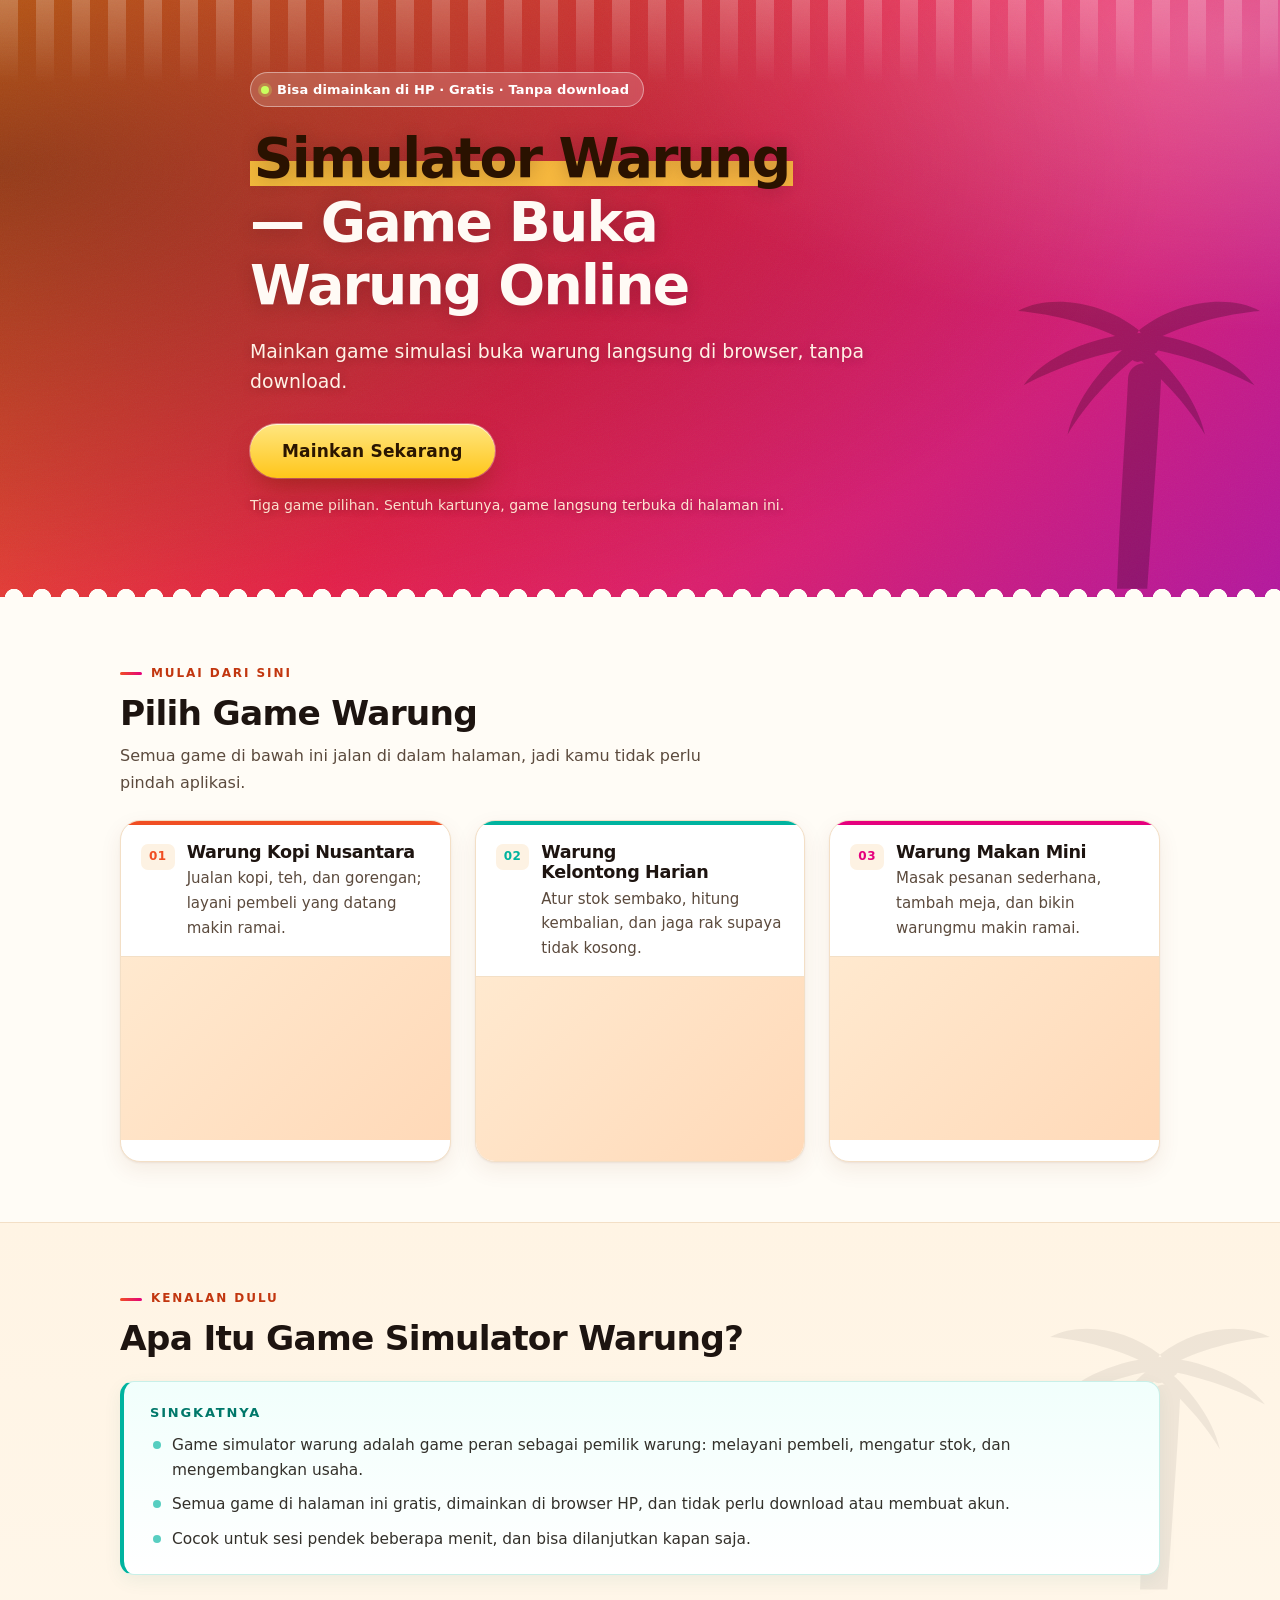
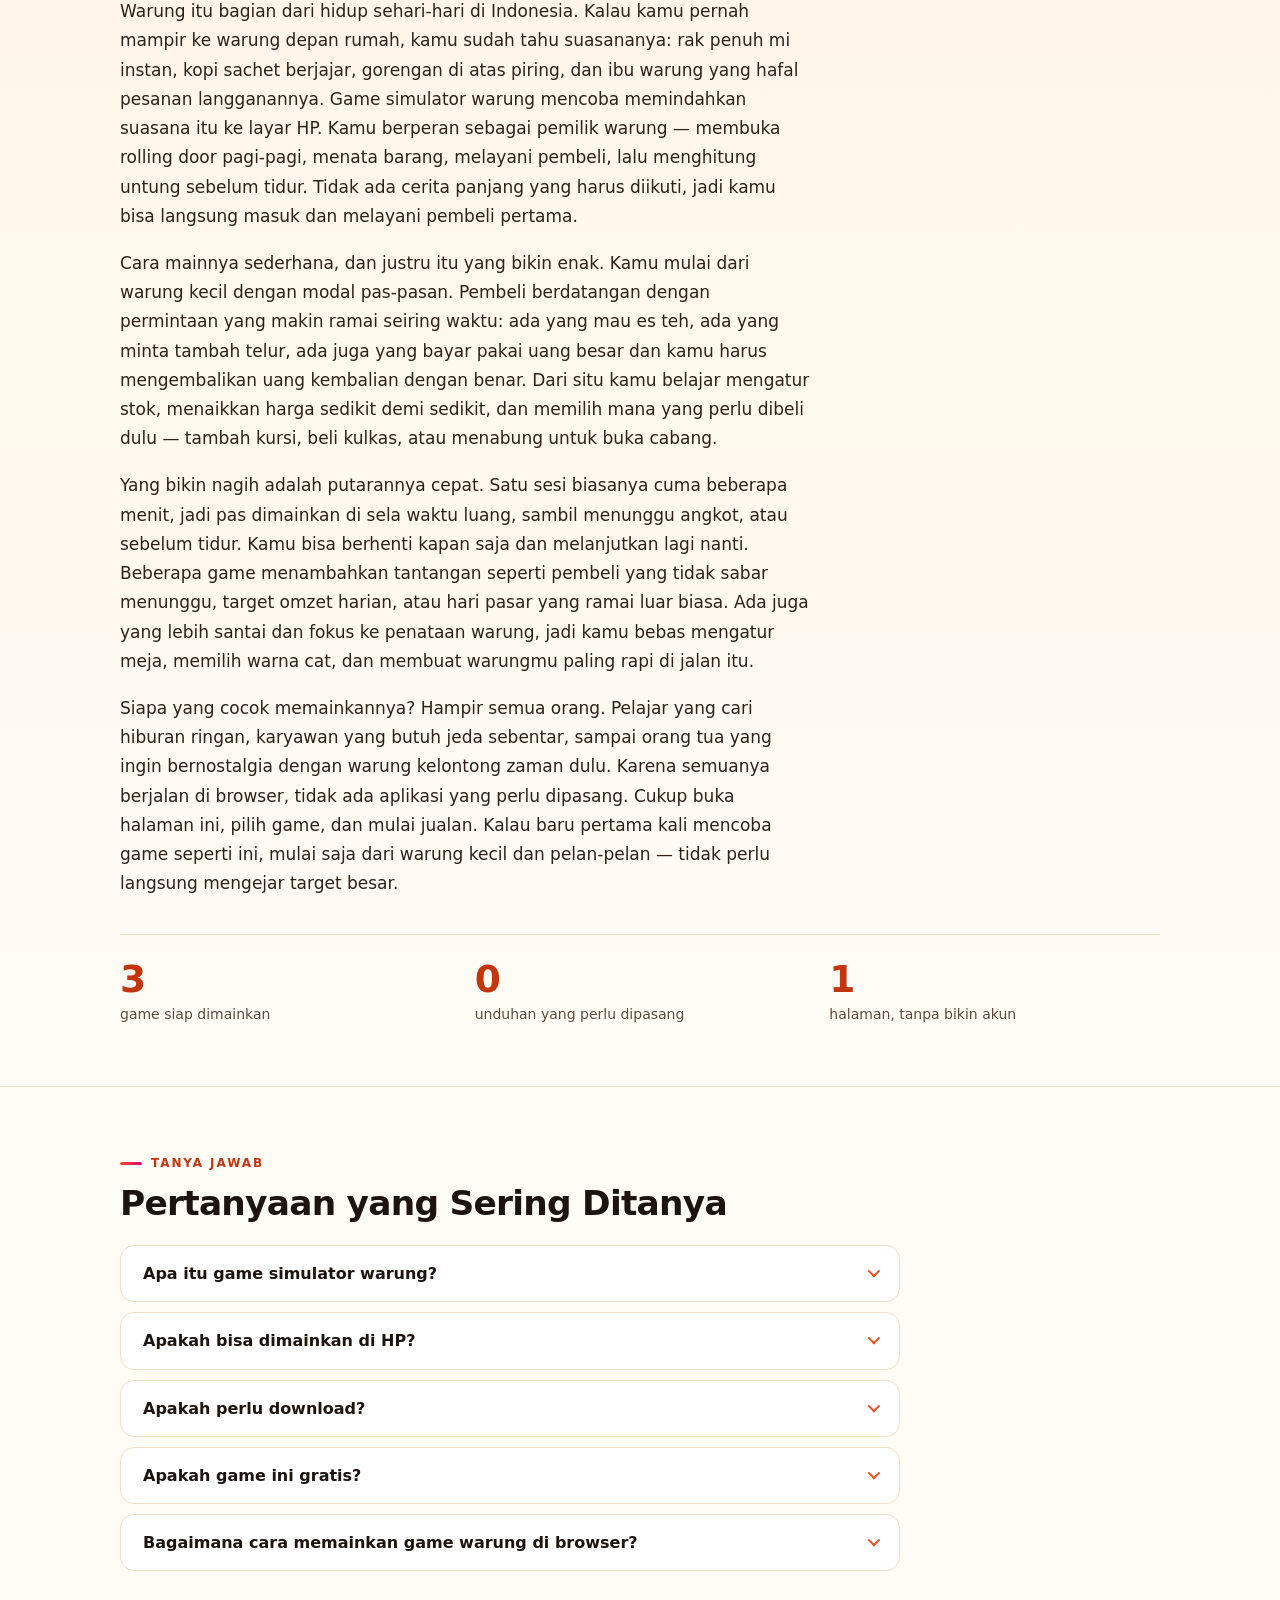
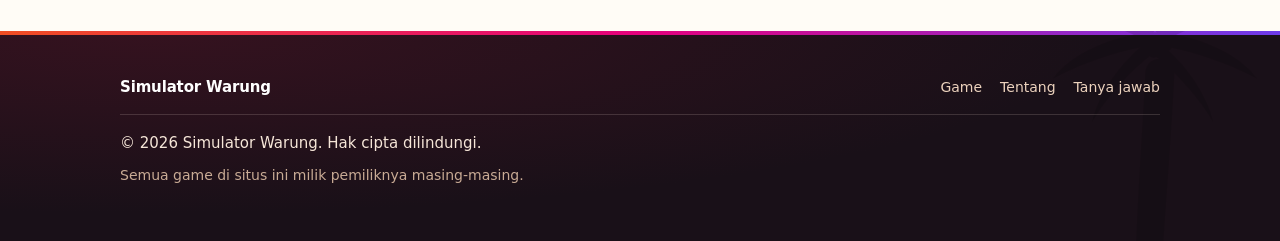
==== index.html @ e58b7625 "init site" ====
<!DOCTYPE html>
<html lang="id">
<head>
<meta charset="utf-8">
<meta name="viewport" content="width=device-width, initial-scale=1">
<title>Simulator Warung - Mainkan Game Buka Warung Online Gratis</title>
<meta name="description" content="Kumpulan warung simulator dan game warung online gratis. Mainkan langsung di browser HP, tanpa download. Pilih game dan mulai jualan.">
<meta name="robots" content="index, follow, max-image-preview:large">
<meta name="theme-color" content="#f04e23">
<link rel="canonical" href="https://warungsimulator.com/">

<!-- ▼ GANTI: domain — 把下面所有 warungsimulator.com 换成你的真实域名（含本文件 canonical / og / JSON-LD） -->
<meta property="og:type" content="website">
<meta property="og:site_name" content="Simulator Warung">
<meta property="og:locale" content="id_ID">
<meta property="og:title" content="Simulator Warung - Mainkan Game Buka Warung Online Gratis">
<meta property="og:description" content="Kumpulan warung simulator dan game warung online gratis. Mainkan langsung di browser HP, tanpa download.">
<meta property="og:url" content="https://warungsimulator.com/">
<meta property="og:image" content="https://warungsimulator.com/og-image.png">
<meta property="og:image:width" content="1200">
<meta property="og:image:height" content="630">
<meta property="og:image:alt" content="Ilustrasi warung kecil dengan tulisan Simulator Warung">
<meta name="twitter:card" content="summary_large_image">
<meta name="twitter:title" content="Simulator Warung - Mainkan Game Buka Warung Online Gratis">
<meta name="twitter:description" content="Kumpulan warung simulator dan game warung online gratis. Mainkan langsung di browser HP, tanpa download.">
<meta name="twitter:image" content="https://warungsimulator.com/og-image.png">

<link rel="icon" href="data:image/svg+xml,%3Csvg xmlns='http://www.w3.org/2000/svg' viewBox='0 0 32 32'%3E%3Crect width='32' height='32' rx='8' fill='%23b93211'/%3E%3Cpath d='M8 13h16l-2 11H10L8 13Z' fill='%23fff6ec'/%3E%3Cpath d='M6 13h20' stroke='%23fff6ec' stroke-width='2.5' stroke-linecap='round'/%3E%3C/svg%3E">
<link rel="stylesheet" href="style.css">

<script type="application/ld+json">
{
  "@context": "https://schema.org",
  "@graph": [
    {
      "@type": "WebSite",
      "@id": "https://warungsimulator.com/#website",
      "url": "https://warungsimulator.com/",
      "name": "Simulator Warung",
      "inLanguage": "id",
      "description": "Kumpulan game simulasi buka warung yang bisa dimainkan langsung di browser HP, gratis dan tanpa download."
    },
    {
      "@type": "WebPage",
      "@id": "https://warungsimulator.com/#halaman",
      "url": "https://warungsimulator.com/",
      "name": "Simulator Warung - Mainkan Game Buka Warung Online Gratis",
      "inLanguage": "id",
      "isPartOf": { "@id": "https://warungsimulator.com/#website" },
      "datePublished": "2026-11-15",
      "dateModified": "2026-11-15",
      "about": {
        "@type": "Thing",
        "name": "Game simulasi warung"
      },
      "publisher": {
        "@type": "Organization",
        "name": "Simulator Warung",
        "url": "https://warungsimulator.com/"
      }
    },
    {
      "@type": "ItemList",
      "@id": "https://warungsimulator.com/#daftar-game",
      "name": "Pilih Game Warung",
      "itemListOrder": "https://schema.org/ItemListOrderAscending",
      "numberOfItems": 3,
      "itemListElement": [
        {
          "@type": "ListItem",
          "position": 1,
          "item": {
            "@type": "VideoGame",
            "name": "Warung Kopi Nusantara",
            "description": "Jualan kopi, teh, dan gorengan; layani pembeli yang datang makin ramai.",
            "inLanguage": "id",
            "applicationCategory": "Game",
            "operatingSystem": "Browser"
          }
        },
        {
          "@type": "ListItem",
          "position": 2,
          "item": {
            "@type": "VideoGame",
            "name": "Warung Kelontong Harian",
            "description": "Atur stok sembako, hitung kembalian, dan jaga rak supaya tidak kosong.",
            "inLanguage": "id",
            "applicationCategory": "Game",
            "operatingSystem": "Browser"
          }
        },
        {
          "@type": "ListItem",
          "position": 3,
          "item": {
            "@type": "VideoGame",
            "name": "Warung Makan Mini",
            "description": "Masak pesanan sederhana, tambah meja, dan bikin warungmu makin ramai.",
            "inLanguage": "id",
            "applicationCategory": "Game",
            "operatingSystem": "Browser"
          }
        }
      ]
    },
    {
      "@type": "FAQPage",
      "@id": "https://warungsimulator.com/#faq",
      "inLanguage": "id",
      "mainEntity": [
        {
          "@type": "Question",
          "name": "Apa itu game simulator warung?",
          "acceptedAnswer": {
            "@type": "Answer",
            "text": "Game simulator warung adalah game di mana kamu berperan sebagai pemilik warung. Tugasnya melayani pembeli, mengatur stok barang, dan mengembangkan usaha dari warung kecil sampai jadi besar. Semuanya dilakukan lewat layar, tanpa perlu pengalaman jualan sebelumnya."
          }
        },
        {
          "@type": "Question",
          "name": "Apakah bisa dimainkan di HP?",
          "acceptedAnswer": {
            "@type": "Answer",
            "text": "Bisa. Semua game di halaman ini dibuat untuk layar sentuh dan tampil rapi di ukuran layar HP biasa. Kalau ingin tampilan lebih lega, putar HP ke posisi mendatar, tapi posisi tegak juga tetap jalan."
          }
        },
        {
          "@type": "Question",
          "name": "Apakah perlu download?",
          "acceptedAnswer": {
            "@type": "Answer",
            "text": "Tidak perlu. Game langsung terbuka di browser begitu kamu membuka halaman ini. Jadi tidak ada file yang harus dipasang dan tidak memakan ruang penyimpanan HP."
          }
        },
        {
          "@type": "Question",
          "name": "Apakah game ini gratis?",
          "acceptedAnswer": {
            "@type": "Answer",
            "text": "Gratis, dan kamu tidak perlu membuat akun untuk mulai main. Sebagian game mungkin menampilkan iklan dari pengembangnya sendiri, tapi itu di luar kendali kami dan tidak menghilangkan fitur permainannya."
          }
        },
        {
          "@type": "Question",
          "name": "Bagaimana cara memainkan game warung di browser?",
          "acceptedAnswer": {
            "@type": "Answer",
            "text": "Pilih salah satu kartu game di bagian atas, lalu tunggu beberapa detik sampai gambarnya muncul. Setelah itu sentuh layar untuk melayani pembeli atau memilih menu. Kalau terasa lambat, tutup tab lain atau pindah ke jaringan yang lebih stabil."
          }
        }
      ]
    }
  ]
}
</script>
</head>

<body>
<svg class="deco-defs" aria-hidden="true" focusable="false" width="0" height="0">
  <symbol id="palm" viewBox="0 0 240 280">
    <path d="M104 274c2-58 6-110 8-152 0-7 5-12 12-12s12 5 12 12c-2 42-6 94-10 152z"/>
    <path d="M120 86c28-22 66-26 88-14-24 2-58 10-82 24z"/>
    <path d="M120 88c32 2 68 16 84 38-26-14-58-24-84-28z"/>
    <path d="M118 92c24 18 44 44 50 70-14-24-36-46-52-58z"/>
    <path d="M118 92c-24 18-44 44-50 70 14-24 36-46 52-58z"/>
    <path d="M120 88c-32 2-68 16-84 38 26-14 58-24 84-28z"/>
    <path d="M120 86c-28-22-66-26-88-14 24 2 58 10 82 24z"/>
    <circle cx="110" cy="93" r="8"/>
    <circle cx="128" cy="97" r="7"/>
    <circle cx="119" cy="103" r="6"/>
  </symbol>
</svg>

<a class="skip" href="#game">Langsung ke daftar game</a>

<header class="hero">
  <div class="hero__glow" aria-hidden="true"></div>
  <svg class="deco deco--hero" aria-hidden="true" focusable="false" viewBox="0 0 240 280">
    <use href="#palm"></use>
  </svg>
  <div class="wrap hero__inner">
    <p class="hero__badge"><span class="hero__dot" aria-hidden="true"></span>Bisa dimainkan di HP · Gratis · Tanpa download</p>
    <h1 class="hero__title"><span class="hero__mark">Simulator Warung</span> — Game Buka Warung Online</h1>
    <p class="hero__sub">Mainkan game simulasi buka warung langsung di browser, tanpa download.</p>
    <p class="hero__cta">
      <a class="btn" href="#game">Mainkan Sekarang</a>
    </p>
    <p class="hero__note">Tiga game pilihan. Sentuh kartunya, game langsung terbuka di halaman ini.</p>
  </div>
  <div class="hero__awning" aria-hidden="true"></div>
</header>

<main>
  <section class="section" id="game" aria-labelledby="judul-game">
    <div class="wrap">
      <p class="kicker">Mulai dari sini</p>
      <h2 id="judul-game" class="section__title">Pilih Game Warung</h2>
      <p class="section__lead">Semua game di bawah ini jalan di dalam halaman, jadi kamu tidak perlu pindah aplikasi.</p>

      <ul class="game-grid">
        <li class="card card--kopi">
          <!-- ▼ GANTI: nama + satu kalimat penjelasan game 1 -->
          <div class="card__head">
            <span class="card__no" aria-hidden="true">01</span>
            <div class="card__text">
              <h3 class="card__name">Warung Kopi Nusantara</h3>
              <p class="card__desc">Jualan kopi, teh, dan gorengan; layani pembeli yang datang makin ramai.</p>
            </div>
          </div>
          <div class="frame">
            <!-- ▼ GANTI: src iframe game 1 — 换成 GameMonetize / GamePix 给的 embed 链接 -->
            <iframe
              src="https://contoh-game.example/embed/warung-kopi-nusantara"
              title="Game Warung Kopi Nusantara"
              loading="lazy"
              allowfullscreen
              referrerpolicy="no-referrer-when-downgrade"></iframe>
          </div>
        </li>

        <li class="card card--kelontong">
          <!-- ▼ GANTI: nama + satu kalimat penjelasan game 2 -->
          <div class="card__head">
            <span class="card__no" aria-hidden="true">02</span>
            <div class="card__text">
              <h3 class="card__name">Warung Kelontong Harian</h3>
              <p class="card__desc">Atur stok sembako, hitung kembalian, dan jaga rak supaya tidak kosong.</p>
            </div>
          </div>
          <div class="frame">
            <!-- ▼ GANTI: src iframe game 2 — 换成 GameMonetize / GamePix 给的 embed 链接 -->
            <iframe
              src="https://contoh-game.example/embed/warung-kelontong-harian"
              title="Game Warung Kelontong Harian"
              loading="lazy"
              allowfullscreen
              referrerpolicy="no-referrer-when-downgrade"></iframe>
          </div>
        </li>

        <li class="card card--makan">
          <!-- ▼ GANTI: nama + satu kalimat penjelasan game 3 -->
          <div class="card__head">
            <span class="card__no" aria-hidden="true">03</span>
            <div class="card__text">
              <h3 class="card__name">Warung Makan Mini</h3>
              <p class="card__desc">Masak pesanan sederhana, tambah meja, dan bikin warungmu makin ramai.</p>
            </div>
          </div>
          <div class="frame">
            <!-- ▼ GANTI: src iframe game 3 — 换成 GameMonetize / GamePix 给的 embed 链接 -->
            <iframe
              src="https://contoh-game.example/embed/warung-makan-mini"
              title="Game Warung Makan Mini"
              loading="lazy"
              allowfullscreen
              referrerpolicy="no-referrer-when-downgrade"></iframe>
          </div>
        </li>
      </ul>
    </div>
  </section>

  <section class="section section--alt" id="tentang" aria-labelledby="judul-tentang">
    <svg class="deco deco--about" aria-hidden="true" focusable="false" viewBox="0 0 240 280">
      <use href="#palm"></use>
    </svg>
    <div class="wrap">
      <p class="kicker">Kenalan dulu</p>
      <h2 id="judul-tentang" class="section__title">Apa Itu Game Simulator Warung?</h2>

      <aside class="summary" aria-labelledby="judul-ringkasan">
        <h3 id="judul-ringkasan" class="summary__title">Singkatnya</h3>
        <ul class="summary__list">
          <li>Game simulator warung adalah game peran sebagai pemilik warung: melayani pembeli, mengatur stok, dan mengembangkan usaha.</li>
          <li>Semua game di halaman ini gratis, dimainkan di browser HP, dan tidak perlu download atau membuat akun.</li>
          <li>Cocok untuk sesi pendek beberapa menit, dan bisa dilanjutkan kapan saja.</li>
        </ul>
      </aside>

      <div class="prose">
        <p>Warung itu bagian dari hidup sehari-hari di Indonesia. Kalau kamu pernah mampir ke warung depan rumah, kamu sudah tahu suasananya: rak penuh mi instan, kopi sachet berjajar, gorengan di atas piring, dan ibu warung yang hafal pesanan langganannya. Game simulator warung mencoba memindahkan suasana itu ke layar HP. Kamu berperan sebagai pemilik warung — membuka rolling door pagi-pagi, menata barang, melayani pembeli, lalu menghitung untung sebelum tidur. Tidak ada cerita panjang yang harus diikuti, jadi kamu bisa langsung masuk dan melayani pembeli pertama.</p>

        <p>Cara mainnya sederhana, dan justru itu yang bikin enak. Kamu mulai dari warung kecil dengan modal pas-pasan. Pembeli berdatangan dengan permintaan yang makin ramai seiring waktu: ada yang mau es teh, ada yang minta tambah telur, ada juga yang bayar pakai uang besar dan kamu harus mengembalikan uang kembalian dengan benar. Dari situ kamu belajar mengatur stok, menaikkan harga sedikit demi sedikit, dan memilih mana yang perlu dibeli dulu — tambah kursi, beli kulkas, atau menabung untuk buka cabang.</p>

        <p>Yang bikin nagih adalah putarannya cepat. Satu sesi biasanya cuma beberapa menit, jadi pas dimainkan di sela waktu luang, sambil menunggu angkot, atau sebelum tidur. Kamu bisa berhenti kapan saja dan melanjutkan lagi nanti. Beberapa game menambahkan tantangan seperti pembeli yang tidak sabar menunggu, target omzet harian, atau hari pasar yang ramai luar biasa. Ada juga yang lebih santai dan fokus ke penataan warung, jadi kamu bebas mengatur meja, memilih warna cat, dan membuat warungmu paling rapi di jalan itu.</p>

        <p>Siapa yang cocok memainkannya? Hampir semua orang. Pelajar yang cari hiburan ringan, karyawan yang butuh jeda sebentar, sampai orang tua yang ingin bernostalgia dengan warung kelontong zaman dulu. Karena semuanya berjalan di browser, tidak ada aplikasi yang perlu dipasang. Cukup buka halaman ini, pilih game, dan mulai jualan. Kalau baru pertama kali mencoba game seperti ini, mulai saja dari warung kecil dan pelan-pelan — tidak perlu langsung mengejar target besar.</p>
      </div>

      <ul class="stats" aria-label="Ringkasan isi situs">
        <li class="stat">
          <span class="stat__num">3</span>
          <span class="stat__label">game siap dimainkan</span>
        </li>
        <li class="stat">
          <span class="stat__num">0</span>
          <span class="stat__label">unduhan yang perlu dipasang</span>
        </li>
        <li class="stat">
          <span class="stat__num">1</span>
          <span class="stat__label">halaman, tanpa bikin akun</span>
        </li>
      </ul>
    </div>
  </section>

  <section class="section" id="faq" aria-labelledby="judul-faq">
    <div class="wrap">
      <p class="kicker">Tanya jawab</p>
      <h2 id="judul-faq" class="section__title">Pertanyaan yang Sering Ditanya</h2>

      <div class="faq">
        <details class="faq__item">
          <summary class="faq__q">Apa itu game simulator warung?</summary>
          <div class="faq__a">
            <p>Game simulator warung adalah game di mana kamu berperan sebagai pemilik warung. Tugasnya melayani pembeli, mengatur stok barang, dan mengembangkan usaha dari warung kecil sampai jadi besar. Semuanya dilakukan lewat layar, tanpa perlu pengalaman jualan sebelumnya.</p>
          </div>
        </details>

        <details class="faq__item">
          <summary class="faq__q">Apakah bisa dimainkan di HP?</summary>
          <div class="faq__a">
            <p>Bisa. Semua game di halaman ini dibuat untuk layar sentuh dan tampil rapi di ukuran layar HP biasa. Kalau ingin tampilan lebih lega, putar HP ke posisi mendatar, tapi posisi tegak juga tetap jalan.</p>
          </div>
        </details>

        <details class="faq__item">
          <summary class="faq__q">Apakah perlu download?</summary>
          <div class="faq__a">
            <p>Tidak perlu. Game langsung terbuka di browser begitu kamu membuka halaman ini. Jadi tidak ada file yang harus dipasang dan tidak memakan ruang penyimpanan HP.</p>
          </div>
        </details>

        <details class="faq__item">
          <summary class="faq__q">Apakah game ini gratis?</summary>
          <div class="faq__a">
            <p>Gratis, dan kamu tidak perlu membuat akun untuk mulai main. Sebagian game mungkin menampilkan iklan dari pengembangnya sendiri, tapi itu di luar kendali kami dan tidak menghilangkan fitur permainannya.</p>
          </div>
        </details>

        <details class="faq__item">
          <summary class="faq__q">Bagaimana cara memainkan game warung di browser?</summary>
          <div class="faq__a">
            <p>Pilih salah satu kartu game di bagian atas, lalu tunggu beberapa detik sampai gambarnya muncul. Setelah itu sentuh layar untuk melayani pembeli atau memilih menu. Kalau terasa lambat, tutup tab lain atau pindah ke jaringan yang lebih stabil.</p>
          </div>
        </details>
      </div>
    </div>
  </section>
</main>

<footer class="site-foot">
  <svg class="deco deco--foot" aria-hidden="true" focusable="false" viewBox="0 0 240 280">
    <use href="#palm"></use>
  </svg>
  <div class="wrap">
    <div class="site-foot__top">
      <p class="site-foot__brand">Simulator Warung</p>
      <ul class="site-foot__nav">
        <li><a href="#game">Game</a></li>
        <li><a href="#tentang">Tentang</a></li>
        <li><a href="#faq">Tanya jawab</a></li>
      </ul>
    </div>
    <p class="site-foot__copy">© <span id="tahun">2026</span> Simulator Warung. Hak cipta dilindungi.</p>
    <p class="site-foot__note">Semua game di situs ini milik pemiliknya masing-masing.</p>
  </div>
</footer>

<script>
  document.getElementById('tahun').textContent = new Date().getFullYear();
</script>
</body>
</html>
---- style.css ----
/* ============================================================
   Simulator Warung — style.css  (versi cerah)
   Mobile-first. Tanpa font eksternal, tanpa gambar, tanpa CDN.
   Titik henti: 768px (utama) dan 1024px (tiga kartu sejajar).
   ============================================================ */

:root {
  --bg: #fffcf6;
  --bg-alt: #fff4e4;
  --surface: #ffffff;
  --ink: #1d1410;
  --ink-soft: #5b4a3d;
  --brand: #f04e23;
  --brand-ink: #c2360f;
  --brand-2: #ff8a00;
  --pink: #e5007d;
  --violet: #6d3bea;
  --teal: #00b39f;
  --sun: #ffcf3f;
  --line: #f3dfc6;
  --night: #191018;
  --shadow-sm: 0 1px 2px rgba(120, 50, 10, .08), 0 8px 22px rgba(120, 50, 10, .08);
  --shadow-lg: 0 4px 10px rgba(120, 50, 10, .1), 0 22px 44px rgba(120, 50, 10, .16);
  --radius: 20px;
  --wrap: 1080px;
  --ease: cubic-bezier(.32, .72, .28, 1);
}

*,
*::before,
*::after { box-sizing: border-box; }

html {
  -webkit-text-size-adjust: 100%;
  scroll-behavior: smooth;
}

body {
  margin: 0;
  background: var(--bg);
  color: var(--ink);
  font-family: system-ui, -apple-system, "Segoe UI", Roboto, "Helvetica Neue", Arial, sans-serif;
  font-size: 1rem;
  line-height: 1.65;
  overflow-x: hidden;
  -webkit-font-smoothing: antialiased;
}

img, iframe, svg { max-width: 100%; }

h1, h2, h3 {
  margin: 0;
  line-height: 1.15;
  letter-spacing: -.022em;
  text-wrap: balance;
}

p { margin: 0; }

a { color: var(--brand-ink); }

::selection {
  background: #ffe28a;
  color: #2b1600;
}

:focus-visible {
  outline: 3px solid #0b7a6a;
  outline-offset: 3px;
  border-radius: 8px;
}

.wrap {
  width: 100%;
  max-width: var(--wrap);
  margin-inline: auto;
  padding-inline: 20px;
}

/* Lompat ke konten — hanya tampil saat fokus papan tombol */
.skip {
  position: absolute;
  left: 12px;
  top: -70px;
  z-index: 20;
  background: #fff;
  color: var(--ink);
  padding: 10px 16px;
  border-radius: 10px;
  font-weight: 700;
  text-decoration: none;
  transition: top .16s var(--ease);
}
.skip:focus { top: 12px; }

/* ================= Header ================= */

.hero {
  position: relative;
  isolation: isolate;
  overflow: hidden;
  padding-block: 46px 54px;
  color: #fffaf5;
  background:
    radial-gradient(130% 125% at 0% 28%, rgba(24, 4, 12, .46) 0%, rgba(24, 4, 12, .2) 42%, transparent 70%),
    radial-gradient(90% 90% at 96% 6%, rgba(255, 255, 255, .28) 0%, transparent 55%),
    linear-gradient(135deg, #ff7a18 0%, #f4224c 48%, #b3179e 100%);
}

/* Garis-garis tenda di bagian atas */
.hero::before {
  content: "";
  position: absolute;
  inset: 0 0 auto 0;
  height: 84px;
  z-index: -1;
  background: repeating-linear-gradient(90deg,
      rgba(255, 255, 255, .22) 0 18px,
      rgba(255, 255, 255, 0) 18px 36px);
  -webkit-mask-image: linear-gradient(180deg, #000 0%, transparent 100%);
  mask-image: linear-gradient(180deg, #000 0%, transparent 100%);
}

.hero__glow {
  position: absolute;
  inset: 0;
  z-index: -1;
  opacity: .06;
  pointer-events: none;
  background-image: url("data:image/svg+xml,%3Csvg xmlns='http://www.w3.org/2000/svg' width='140' height='140'%3E%3Cfilter id='n'%3E%3CfeTurbulence type='fractalNoise' baseFrequency='0.85' numOctaves='3'/%3E%3C/filter%3E%3Crect width='140' height='140' filter='url(%23n)'/%3E%3C/svg%3E");
}

.hero__inner {
  position: relative;
  z-index: 1;
  max-width: 760px;
}

.hero__badge {
  display: inline-flex;
  align-items: center;
  gap: 8px;
  margin-bottom: 20px;
  padding: 6px 14px 6px 10px;
  border: 1px solid rgba(255, 255, 255, .42);
  border-radius: 999px;
  background: rgba(255, 255, 255, .16);
  -webkit-backdrop-filter: blur(4px);
  backdrop-filter: blur(4px);
  font-size: .8125rem;
  font-weight: 700;
  letter-spacing: .01em;
  color: #fff;
}

.hero__dot {
  width: 8px;
  height: 8px;
  border-radius: 50%;
  background: #c9ff5e;
  box-shadow: 0 0 0 3px rgba(201, 255, 94, .25);
}

.hero__title {
  font-size: clamp(2rem, 8.4vw, 3.45rem);
  font-weight: 800;
  letter-spacing: -.032em;
  text-shadow: 0 2px 18px rgba(40, 6, 20, .22);
}

/* Stabilo kuning di belakang dua kata pertama */
.hero__mark {
  background-image: linear-gradient(180deg,
      transparent 54%,
      rgba(255, 207, 63, .85) 54%,
      rgba(255, 207, 63, .85) 94%,
      transparent 94%);
  background-repeat: no-repeat;
  padding-inline: .07em;
  color: #2a1200;
  -webkit-box-decoration-break: clone;
  box-decoration-break: clone;
}

.hero__sub {
  margin-top: 18px;
  max-width: 34em;
  font-size: clamp(1rem, 3.9vw, 1.18rem);
  line-height: 1.6;
  color: #fff2e6;
  text-shadow: 0 1px 10px rgba(40, 6, 20, .25);
}

.hero__cta { margin-top: 28px; }

.btn {
  position: relative;
  display: inline-flex;
  align-items: center;
  justify-content: center;
  min-height: 54px;
  padding: 0 32px;
  border-radius: 999px;
  background: linear-gradient(180deg, #ffe680 0%, #ffc61a 100%);
  color: #2b1600;
  font-size: 1.0625rem;
  font-weight: 800;
  letter-spacing: .01em;
  text-decoration: none;
  box-shadow:
    inset 0 1px 0 rgba(255, 255, 255, .7),
    0 14px 28px -8px rgba(120, 30, 0, .55),
    0 0 0 1px rgba(255, 255, 255, .35);
  transition: transform .14s var(--ease), box-shadow .14s var(--ease), filter .14s var(--ease);
}

.btn:hover {
  filter: brightness(1.05);
  transform: translateY(-2px);
  box-shadow:
    inset 0 1px 0 rgba(255, 255, 255, .8),
    0 20px 34px -10px rgba(120, 30, 0, .6),
    0 0 0 1px rgba(255, 255, 255, .4);
}

.btn:active {
  transform: translateY(0);
  box-shadow: inset 0 3px 8px rgba(120, 60, 0, .3);
}

.hero__note {
  margin-top: 16px;
  font-size: .875rem;
  color: #ffe6d3;
  text-shadow: 0 1px 8px rgba(40, 6, 20, .3);
}

/* Tepi bergerigi seperti tenda warung */
.hero__awning {
  position: absolute;
  left: 0;
  right: 0;
  bottom: -1px;
  height: 12px;
  background:
    radial-gradient(circle at 50% 100%, var(--bg) 0 9px, transparent 9.4px) 0 0 / 24px 12px repeat-x;
}

/* ================= Dekorasi pohon kelapa ================= */

.deco-defs {
  position: absolute;
  width: 0;
  height: 0;
  overflow: hidden;
}

.deco {
  position: absolute;
  z-index: 0;
  pointer-events: none;
  -webkit-user-select: none;
  user-select: none;
  color: #fff;
}

/* Di atas gradasi hangat header */
.deco--hero {
  right: -56px;
  bottom: 4px;
  width: 228px;
  height: auto;
  opacity: .2;
  transform-origin: bottom right;
}

/* Samar di sudut bagian perkenalan */
.deco--about {
  right: -48px;
  top: 8px;
  width: 186px;
  height: auto;
  opacity: .07;
  color: #00897a;
}

/* Sudut gelap footer */
.deco--foot {
  right: -44px;
  bottom: -16px;
  width: 206px;
  height: auto;
  opacity: .13;
  color: var(--sun);
}

.section--alt .wrap,
.site-foot .wrap {
  position: relative;
  z-index: 1;
}

/* ================= Section ================= */

.section {
  padding-block: 40px;
  scroll-margin-top: 12px;
}

.section--alt {
  position: relative;
  overflow: hidden;
  background: linear-gradient(180deg, var(--bg-alt) 0%, #fffcf6 100%);
  border-block: 1px solid var(--line);
}

.kicker {
  display: inline-flex;
  align-items: center;
  gap: 9px;
  margin-bottom: 10px;
  font-size: .75rem;
  font-weight: 800;
  letter-spacing: .16em;
  text-transform: uppercase;
  color: var(--brand-ink);
}

.kicker::before {
  content: "";
  width: 22px;
  height: 3px;
  border-radius: 3px;
  background: linear-gradient(90deg, var(--brand), var(--pink));
}

.section__title {
  font-size: clamp(1.5rem, 5.8vw, 2.15rem);
  font-weight: 800;
}

.section__lead {
  margin-top: 10px;
  max-width: 58ch;
  color: var(--ink-soft);
}

/* ================= Kartu game ================= */

.game-grid {
  list-style: none;
  margin: 24px 0 0;
  padding: 0;
  display: grid;
  grid-template-columns: 1fr;
  gap: 20px;
}

.card {
  --accent: var(--brand);
  position: relative;
  background: var(--surface);
  border: 1px solid var(--line);
  border-radius: var(--radius);
  box-shadow: var(--shadow-sm);
  overflow: hidden;
  transition: transform .2s var(--ease), box-shadow .2s var(--ease), border-color .2s var(--ease);
}

.card::before {
  content: "";
  position: absolute;
  inset: 0 0 auto 0;
  height: 4px;
  background: var(--accent);
}

.card--kopi { --accent: var(--brand); }
.card--kelontong { --accent: var(--teal); }
.card--makan { --accent: var(--pink); }

.card__head {
  display: flex;
  align-items: flex-start;
  gap: 12px;
  padding: 19px 18px 14px;
}

.card__no {
  flex: 0 0 auto;
  margin-top: 2px;
  font-size: .75rem;
  font-weight: 800;
  font-variant-numeric: tabular-nums;
  letter-spacing: .04em;
  color: var(--accent);
  padding: 3px 8px;
  border-radius: 7px;
  background: #fdf2e3;
}

.card__text { min-width: 0; }

.card__name {
  font-size: 1.075rem;
  font-weight: 800;
}

.card__desc {
  margin-top: 4px;
  font-size: .9375rem;
  color: var(--ink-soft);
}

/* Bingkai 16:9 — penuh, tidak pernah melebarkan halaman */
.frame {
  position: relative;
  width: 100%;
  aspect-ratio: 16 / 9;
  background: linear-gradient(135deg, #ffe9cf 0%, #ffd9b8 100%);
  border-top: 1px solid var(--line);
}

.frame iframe {
  position: absolute;
  inset: 0;
  display: block;
  width: 100%;
  height: 100%;
  border: 0;
}

@supports not (aspect-ratio: 16 / 9) {
  .frame { height: 0; padding-bottom: 56.25%; }
}

/* Efek angkat hanya di perangkat berpenunjuk */
@media (hover: hover) {
  .card:hover {
    transform: translateY(-5px);
    box-shadow: var(--shadow-lg);
    border-color: #f0c6a4;
  }
}

/* ================= Ringkasan + teks ================= */

.summary {
  position: relative;
  margin-top: 22px;
  padding: 20px 20px 18px;
  border: 1px solid #c8f0e8;
  border-left: 4px solid var(--teal);
  border-radius: 14px;
  background: linear-gradient(180deg, #f1fffc 0%, #ffffff 100%);
  box-shadow: 0 6px 18px rgba(0, 120, 105, .07);
}

.summary__title {
  font-size: .8125rem;
  font-weight: 800;
  letter-spacing: .14em;
  text-transform: uppercase;
  color: #00786a;
}

.summary__list {
  margin: 12px 0 0;
  padding: 0;
  list-style: none;
  display: grid;
  gap: 9px;
}

.summary__list li {
  position: relative;
  padding-left: 22px;
  font-size: .9625rem;
  color: #33302a;
}

.summary__list li::before {
  content: "";
  position: absolute;
  left: 3px;
  top: .52em;
  width: 8px;
  height: 8px;
  border-radius: 50%;
  background: var(--teal);
  opacity: .65;
}

.prose {
  margin-top: 22px;
  max-width: 68ch;
}

.prose p {
  margin-bottom: 1.05em;
  font-size: 1.0125rem;
  line-height: 1.72;
  color: #2d2118;
  text-wrap: pretty;
}

.prose p:last-child { margin-bottom: 0; }

/* ================= Angka ringkas ================= */

.stats {
  list-style: none;
  margin: 30px 0 0;
  padding: 22px 0 0;
  border-top: 1px solid var(--line);
  display: grid;
  gap: 18px;
}

.stat {
  display: flex;
  align-items: baseline;
  gap: 10px;
}

.stat__num {
  font-size: 1.95rem;
  font-weight: 800;
  line-height: 1;
  letter-spacing: -.04em;
  color: var(--brand-ink);
  font-variant-numeric: tabular-nums;
}

.stat__label {
  font-size: .875rem;
  color: var(--ink-soft);
}

/* ================= FAQ ================= */

.faq {
  margin-top: 22px;
  display: grid;
  gap: 10px;
  max-width: 780px;
}

.faq__item {
  background: var(--surface);
  border: 1px solid var(--line);
  border-radius: 14px;
  padding: 0 18px;
  transition: border-color .16s var(--ease), box-shadow .16s var(--ease), background-color .16s var(--ease);
}

.faq__item[open] {
  border-color: #ffc7a6;
  box-shadow: var(--shadow-sm);
  background: linear-gradient(180deg, #fffdf7 0%, #fff 100%);
}

.faq__q {
  display: flex;
  align-items: flex-start;
  justify-content: space-between;
  gap: 14px;
  padding-block: 16px;
  font-weight: 700;
  font-size: 1rem;
  line-height: 1.45;
  cursor: pointer;
  list-style: none;
}

.faq__q::-webkit-details-marker { display: none; }

.faq__q::after {
  content: "";
  flex: 0 0 auto;
  width: 9px;
  height: 9px;
  margin-top: 6px;
  border-right: 2.6px solid var(--brand);
  border-bottom: 2.6px solid var(--brand);
  transform: rotate(45deg) translateY(-2px);
  transition: transform .2s var(--ease);
}

.faq__item[open] .faq__q::after {
  transform: rotate(-135deg) translateY(-2px);
}

.faq__q:hover { color: var(--brand-ink); }

.faq__a {
  padding-bottom: 18px;
  color: var(--ink-soft);
  font-size: .9625rem;
}

/* ================= Footer ================= */

.site-foot {
  position: relative;
  overflow: hidden;
  padding-block: 36px 44px;
  color: #f6e6d8;
  font-size: .9375rem;
  background:
    radial-gradient(120% 140% at 12% 0%, #35121f 0%, transparent 62%),
    var(--night);
}

.site-foot::before {
  content: "";
  position: absolute;
  inset: 0 0 auto 0;
  height: 4px;
  background: linear-gradient(90deg, var(--brand) 0%, var(--pink) 50%, var(--violet) 100%);
}

.site-foot__top {
  display: flex;
  flex-wrap: wrap;
  align-items: center;
  justify-content: space-between;
  gap: 12px;
  padding-bottom: 14px;
  border-bottom: 1px solid rgba(246, 230, 216, .16);
}

.site-foot__brand {
  font-weight: 800;
  letter-spacing: -.01em;
  color: #fff;
}

.site-foot__nav {
  list-style: none;
  display: flex;
  flex-wrap: wrap;
  gap: 18px;
  margin: 0;
  padding: 0;
  font-size: .875rem;
}

.site-foot__nav a {
  color: #ecd2bd;
  text-decoration: none;
  border-bottom: 1px solid transparent;
  padding-bottom: 1px;
  transition: color .14s var(--ease), border-color .14s var(--ease);
}

.site-foot__nav a:hover {
  color: #fff;
  border-color: var(--sun);
}

.site-foot__copy { margin-top: 16px; }

.site-foot__note {
  margin-top: 8px;
  color: #c9ab95;
  font-size: .875rem;
}

/* ================= 768px ke atas ================= */

@media (min-width: 768px) {
  .hero { padding-block: 72px 80px; }
  .deco--hero { right: -24px; bottom: 0; width: 330px; opacity: .22; }
  .deco--about { right: -30px; top: 24px; width: 300px; opacity: .06; }
  .deco--foot { right: -20px; bottom: -24px; width: 290px; opacity: .12; }
  .hero__awning { height: 16px; background-size: 28px 16px; }
  .section { padding-block: 60px; }
  .game-grid {
    grid-template-columns: repeat(2, 1fr);
    gap: 24px;
  }
  .card__head { padding: 21px 20px 15px; }
  .summary { padding: 24px 26px 22px; }
  .prose p { font-size: 1.0625rem; }
  .stats {
    grid-template-columns: repeat(3, 1fr);
    gap: 24px;
    margin-top: 36px;
    padding-top: 26px;
  }
  .stat { flex-direction: column; align-items: flex-start; gap: 4px; }
  .stat__num { font-size: 2.35rem; }
  .faq__item { padding: 0 22px; }
  .site-foot { padding-block: 44px 54px; }
}

@media (min-width: 1024px) {
  .hero__inner { max-width: 820px; }
  .game-grid { grid-template-columns: repeat(3, 1fr); }
  .card__name { font-size: 1.1rem; }
}

@media (prefers-reduced-motion: reduce) {
  html { scroll-behavior: auto; }
  *, *::before, *::after {
    animation-duration: .01ms !important;
    transition-duration: .01ms !important;
  }
}
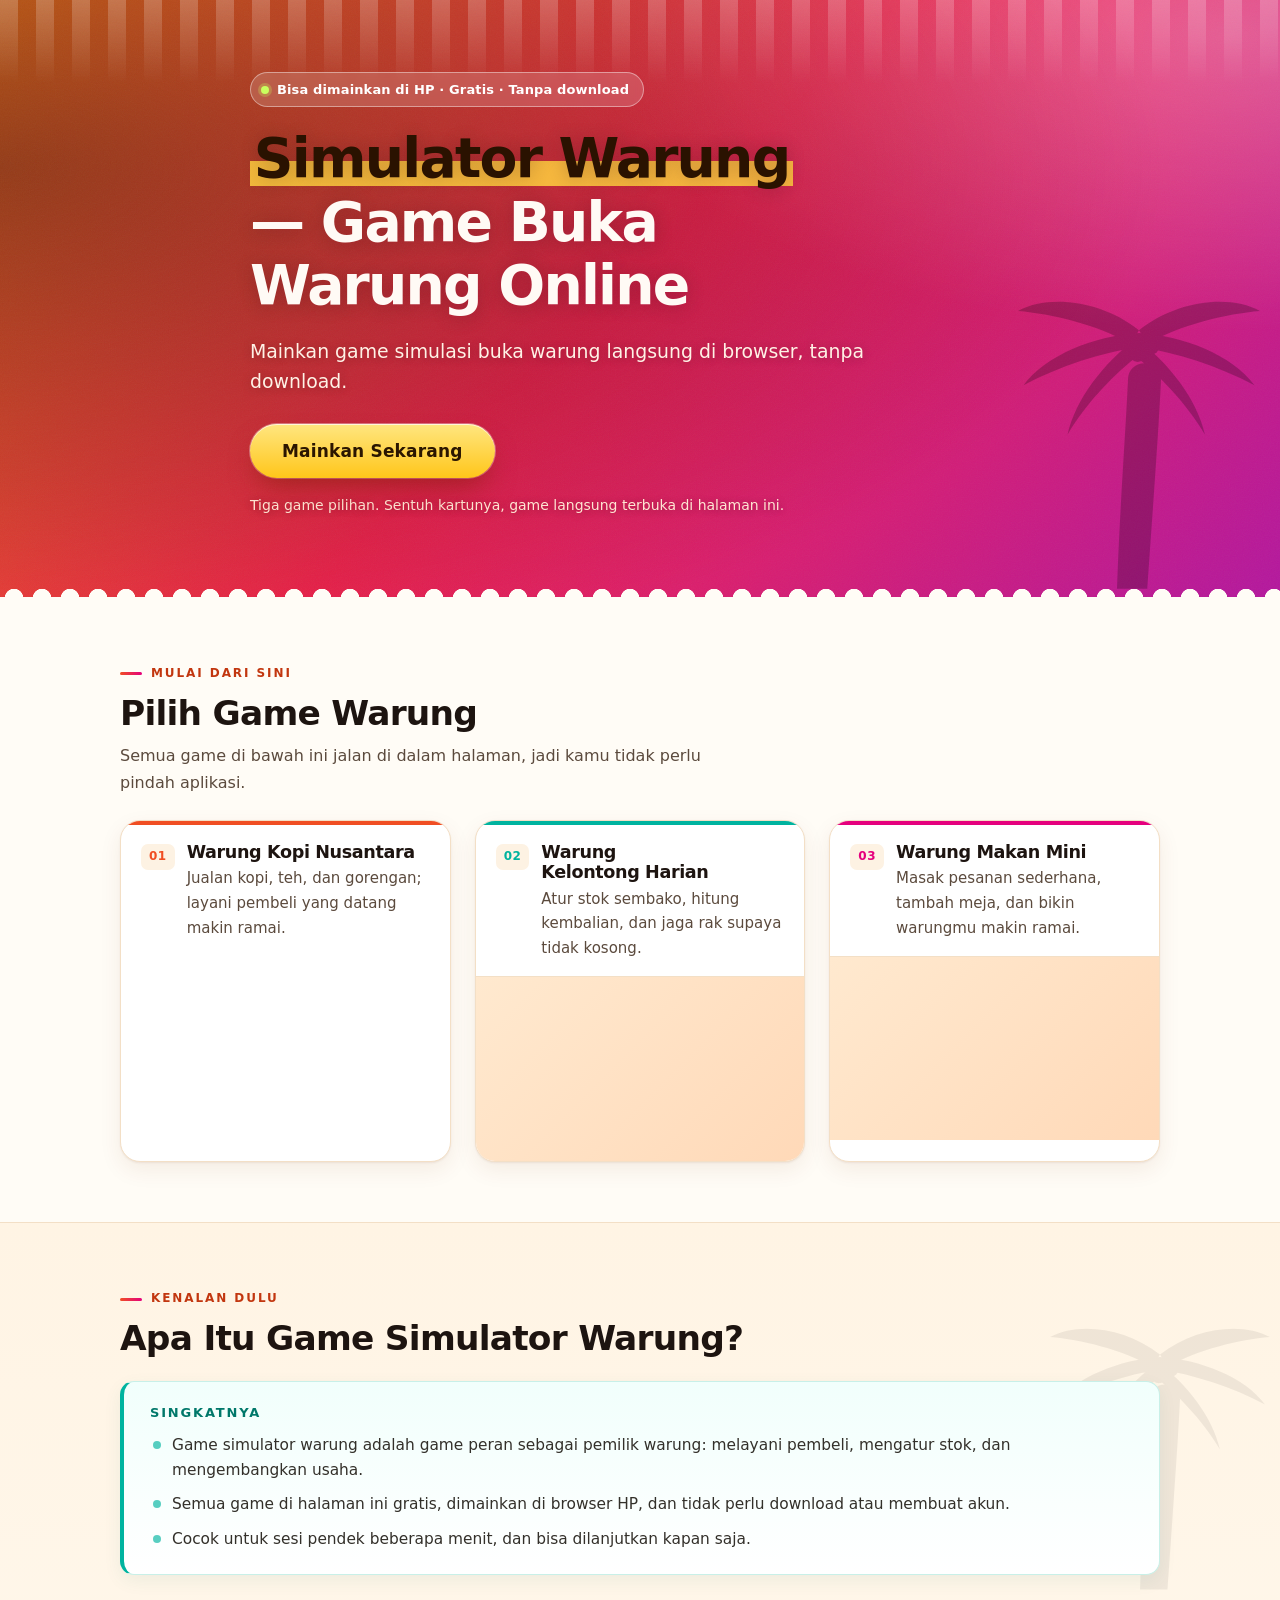
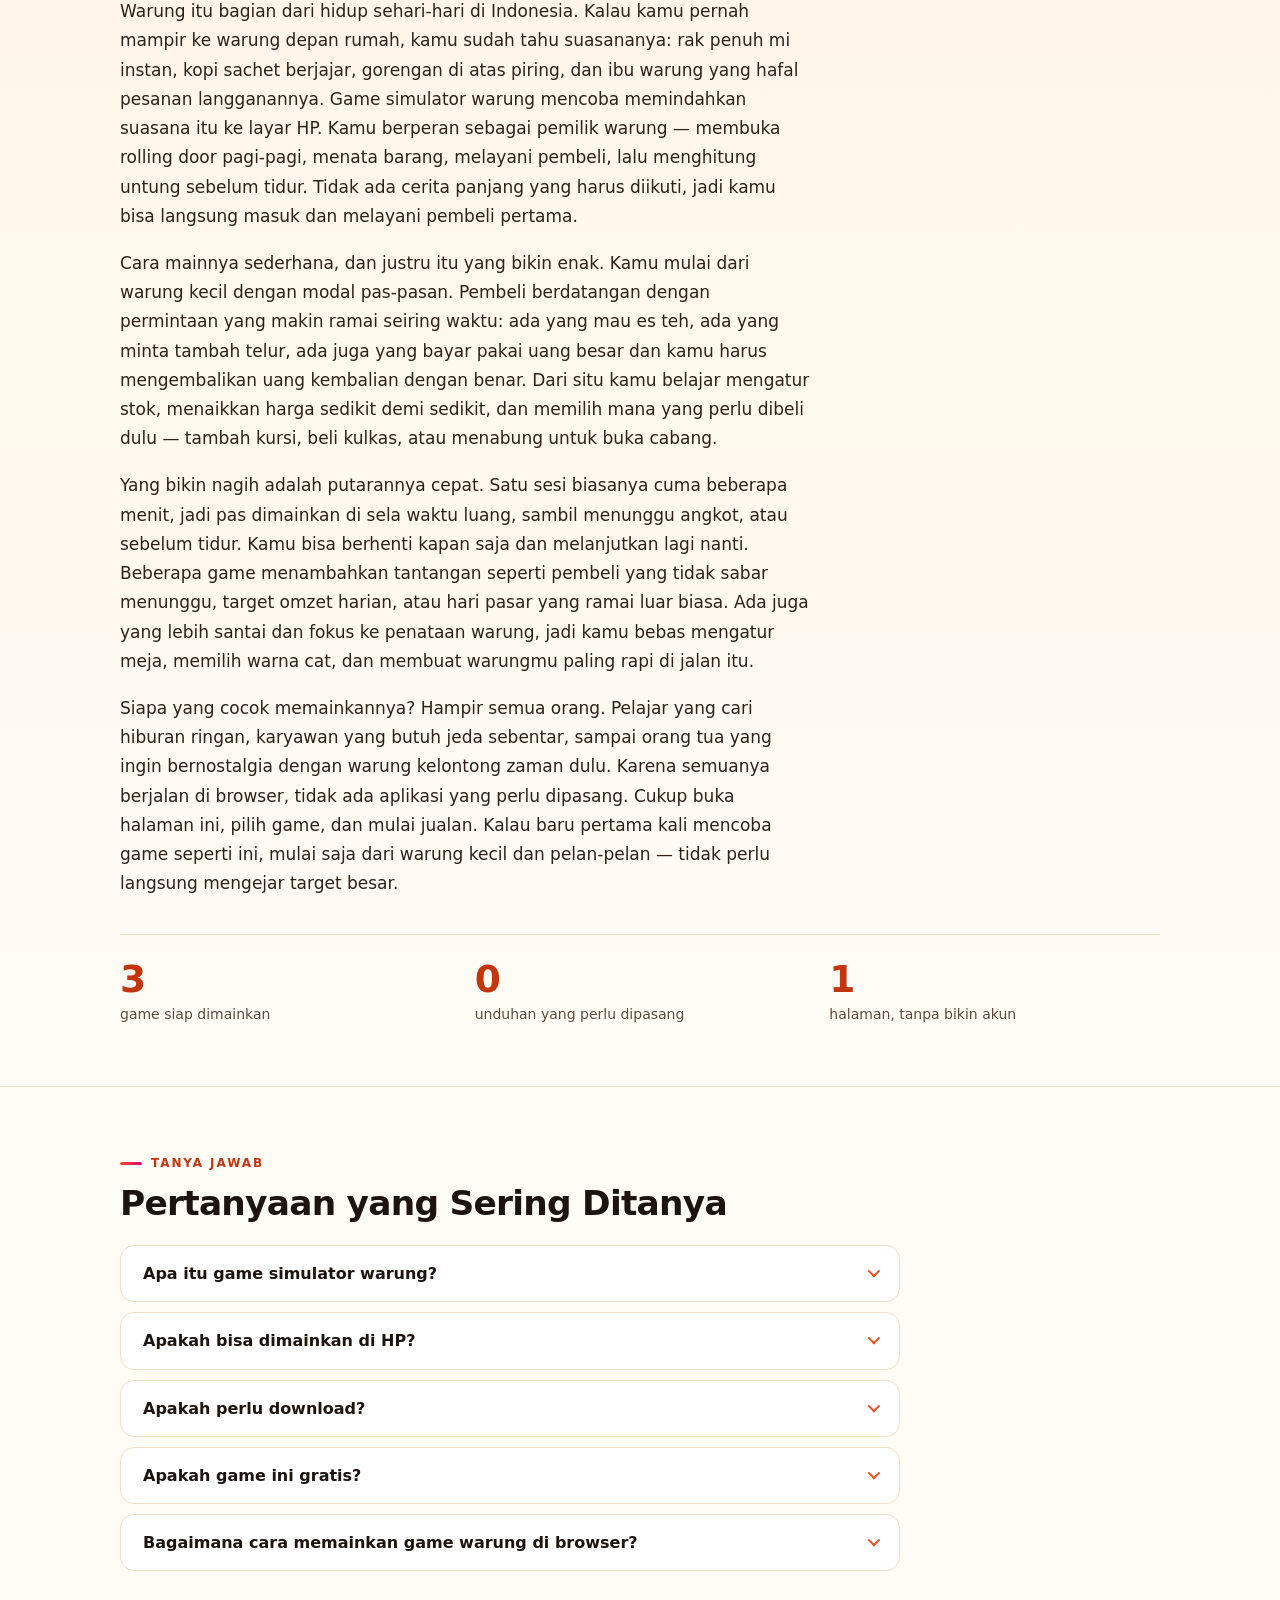
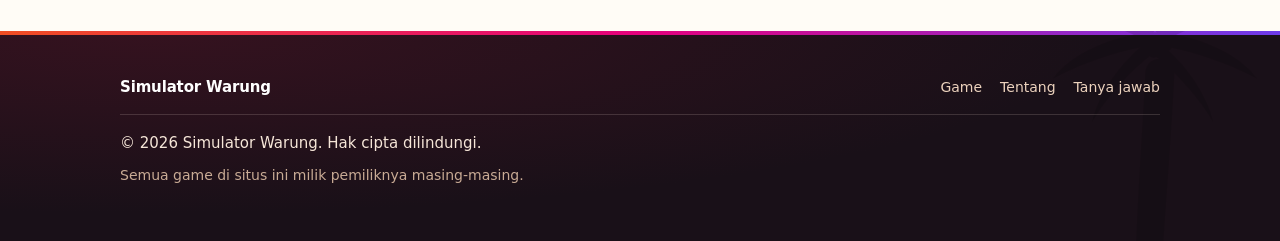
==== commit 41380cff: "Update index.html" ====
--- a/index.html
+++ b/index.html
@@ -2,12 +2,12 @@
 <html lang="id">
 <head>
 <meta charset="utf-8">
+<link rel="canonical" href="https://warungsimulator.com/">
 <meta name="viewport" content="width=device-width, initial-scale=1">
 <title>Simulator Warung - Mainkan Game Buka Warung Online Gratis</title>
 <meta name="description" content="Kumpulan warung simulator dan game warung online gratis. Mainkan langsung di browser HP, tanpa download. Pilih game dan mulai jualan.">
 <meta name="robots" content="index, follow, max-image-preview:large">
 <meta name="theme-color" content="#f04e23">
-<link rel="canonical" href="https://warungsimulator.com/">
 
 <!-- ▼ GANTI: domain — 把下面所有 warungsimulator.com 换成你的真实域名（含本文件 canonical / og / JSON-LD） -->
 <meta property="og:type" content="website">
@@ -199,7 +199,7 @@
       <p class="section__lead">Semua game di bawah ini jalan di dalam halaman, jadi kamu tidak perlu pindah aplikasi.</p>
 
       <ul class="game-grid">
-        <li class="card card--kopi">
+        <li class="card card--kopi" onclick="openGame()" style="cursor: pointer;">
           <!-- ▼ GANTI: nama + satu kalimat penjelasan game 1 -->
           <div class="card__head">
             <span class="card__no" aria-hidden="true">01</span>
@@ -207,16 +207,7 @@
               <h3 class="card__name">Warung Kopi Nusantara</h3>
               <p class="card__desc">Jualan kopi, teh, dan gorengan; layani pembeli yang datang makin ramai.</p>
             </div>
-          </div>
-          <div class="frame">
-            <!-- ▼ GANTI: src iframe game 1 — 换成 GameMonetize / GamePix 给的 embed 链接 -->
-            <iframe
-              src="https://contoh-game.example/embed/warung-kopi-nusantara"
-              title="Game Warung Kopi Nusantara"
-              loading="lazy"
-              allowfullscreen
-              referrerpolicy="no-referrer-when-downgrade"></iframe>
-          </div>
+          </div>    
         </li>
 
         <li class="card card--kelontong">
@@ -350,6 +341,33 @@
     </div>
   </section>
 </main>
+
+
+<!--游戏弹窗框架-->
+<div id="gameModal" style="display:none;position:fixed;inset:0;background:rgba(0,0,0,0.85);z-index:9999;overflow:auto;">
+  <div style="width:92%;max-width:760px;margin:40px auto;background:#ffffff;padding:12px;border-radius:8px;position:relative;">
+    <button onclick="closeGame()" style="position:absolute;right:12px;top:8px;border:none;background:#eee;padding:4px 8px;border-radius:4px;cursor:pointer;">× 关闭</button>
+    <iframe id="gameIframe" src="" width="100%" height="620" frameborder="0" allowfullscreen></iframe>
+  </div>
+</div>
+
+<script>
+const gameUrl = "";
+function openGame() {
+  if (!gameUrl) {
+    alert("Game sedang disiapkan, akan dibuka setelah persetujuan platform!");
+    return;
+  }
+  document.getElementById('gameIframe').src = gameUrl;
+  document.getElementById('gameModal').style.display = 'block';
+  document.body.style.overflow="hidden";
+}
+function closeGame() {
+  document.getElementById('gameModal').style.display = 'none';
+  document.getElementById('gameIframe').src = '';
+  document.body.style.overflow="auto";
+}
+</script>
 
 <footer class="site-foot">
   <svg class="deco deco--foot" aria-hidden="true" focusable="false" viewBox="0 0 240 280">
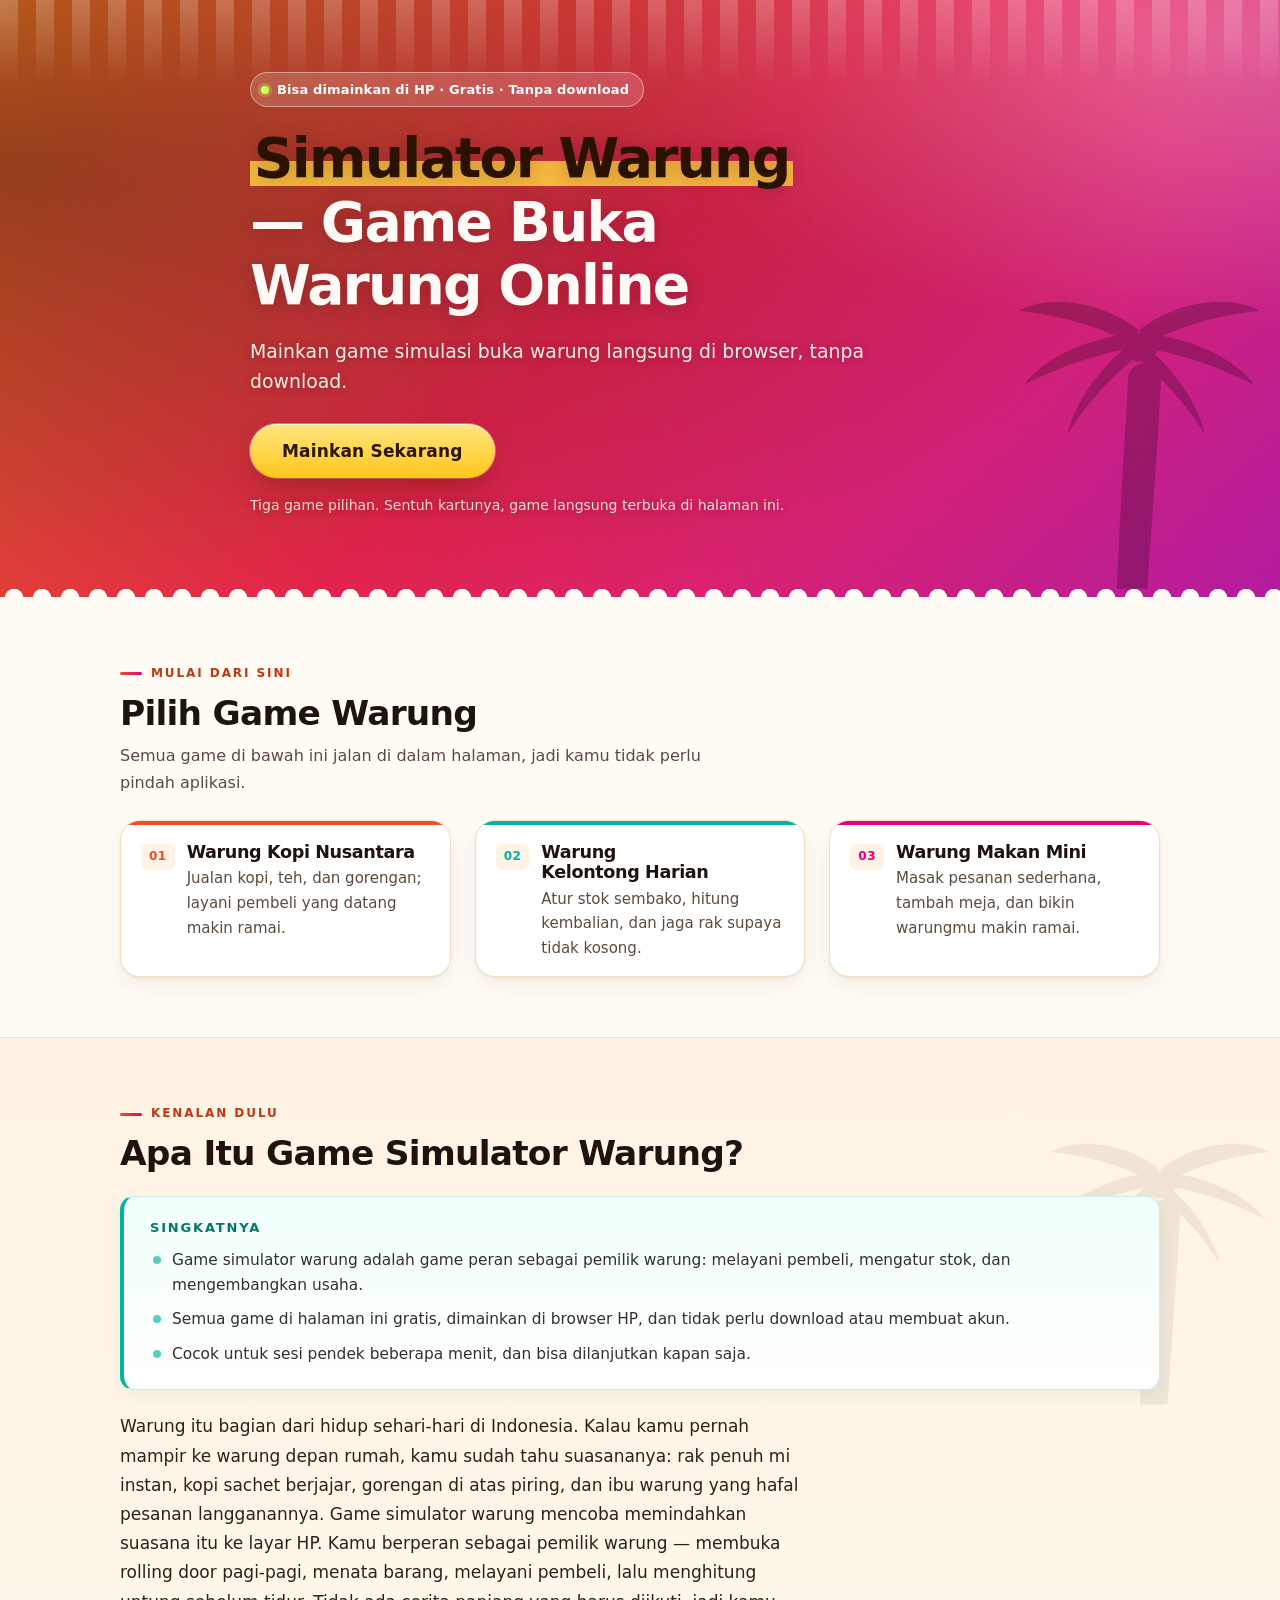
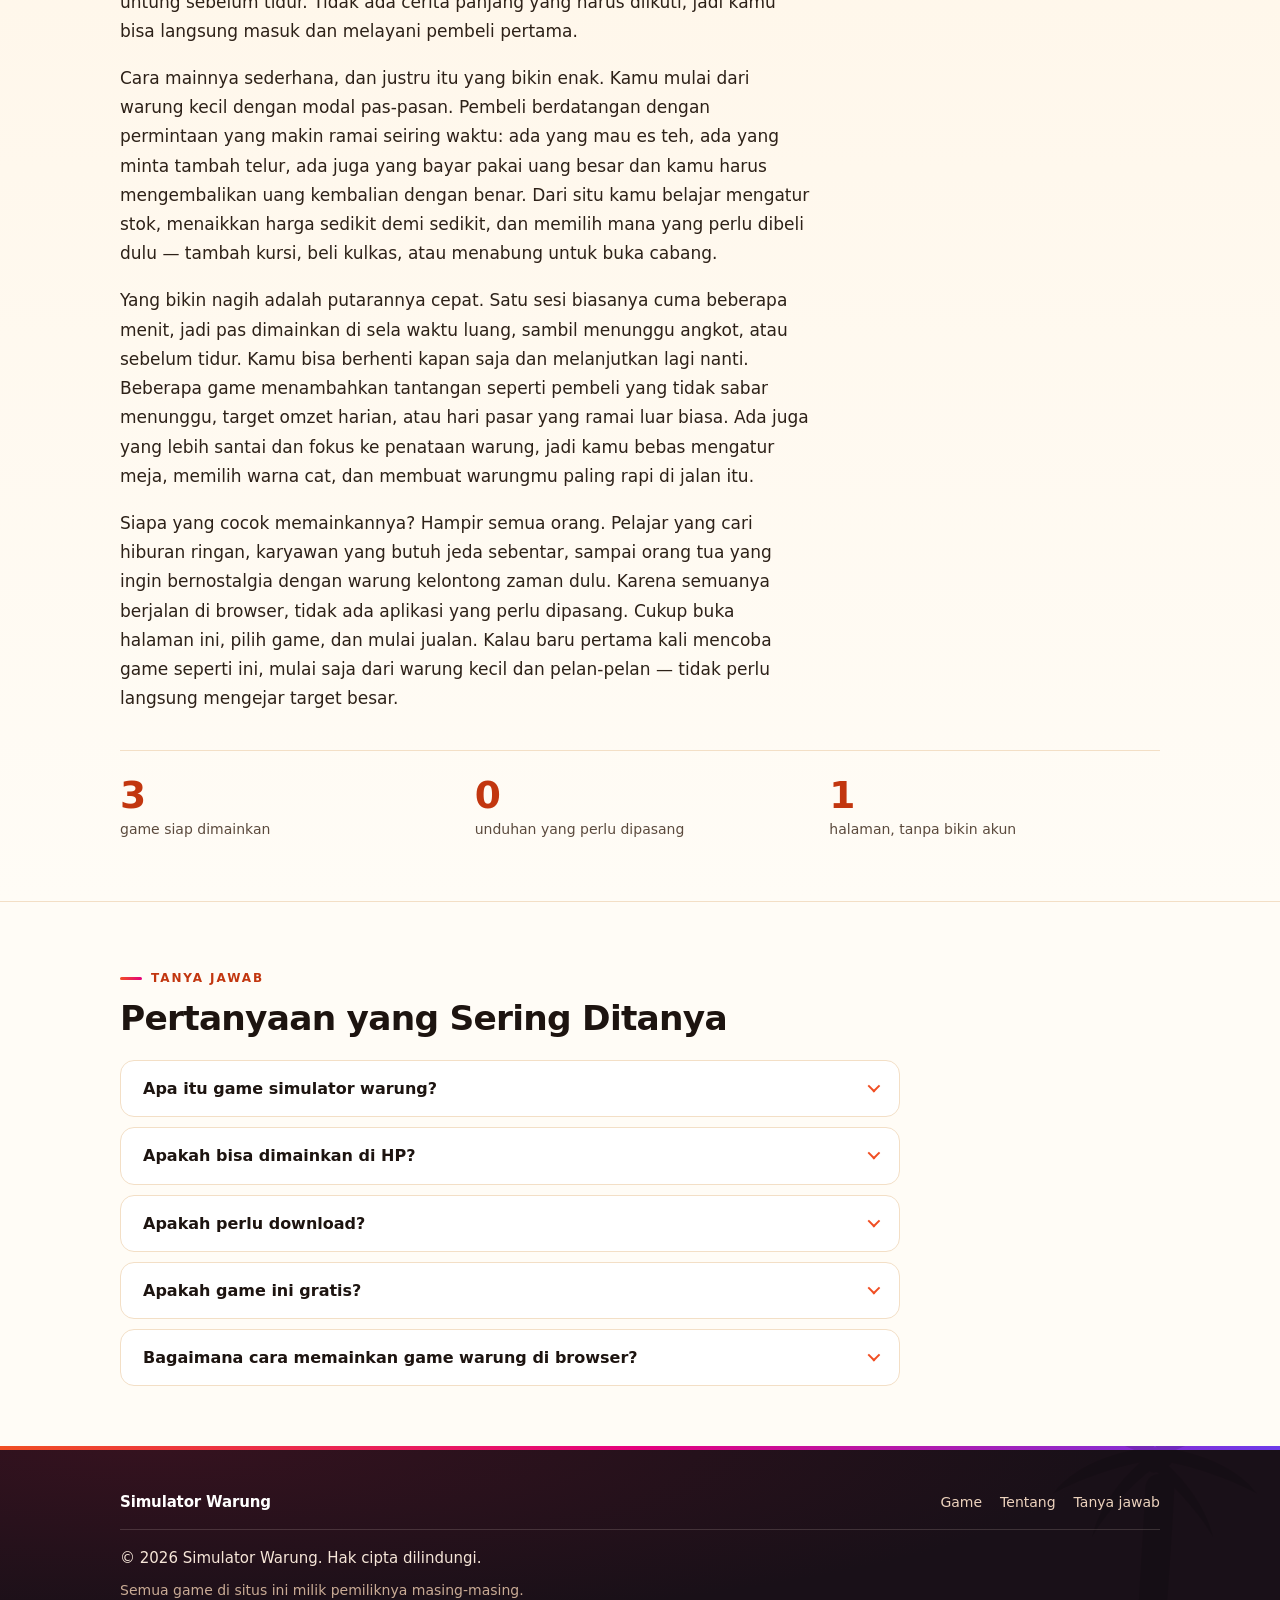
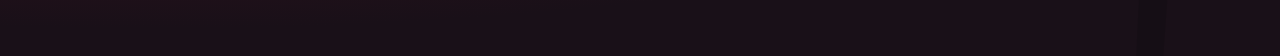
==== commit 48e0391f: "Update index.html" ====
--- a/index.html
+++ b/index.html
@@ -209,8 +209,7 @@
             </div>
           </div>    
         </li>
-
-        <li class="card card--kelontong">
+        <li class="card card--kelontong" onclick="openGame()" style="cursor: pointer;">
           <!-- ▼ GANTI: nama + satu kalimat penjelasan game 2 -->
           <div class="card__head">
             <span class="card__no" aria-hidden="true">02</span>
@@ -219,18 +218,8 @@
               <p class="card__desc">Atur stok sembako, hitung kembalian, dan jaga rak supaya tidak kosong.</p>
             </div>
           </div>
-          <div class="frame">
-            <!-- ▼ GANTI: src iframe game 2 — 换成 GameMonetize / GamePix 给的 embed 链接 -->
-            <iframe
-              src="https://contoh-game.example/embed/warung-kelontong-harian"
-              title="Game Warung Kelontong Harian"
-              loading="lazy"
-              allowfullscreen
-              referrerpolicy="no-referrer-when-downgrade"></iframe>
-          </div>
-        </li>
-
-        <li class="card card--makan">
+        </li>
+        <li class="card card--makan" onclick="openGame()" style="cursor: pointer;">
           <!-- ▼ GANTI: nama + satu kalimat penjelasan game 3 -->
           <div class="card__head">
             <span class="card__no" aria-hidden="true">03</span>
@@ -238,15 +227,6 @@
               <h3 class="card__name">Warung Makan Mini</h3>
               <p class="card__desc">Masak pesanan sederhana, tambah meja, dan bikin warungmu makin ramai.</p>
             </div>
-          </div>
-          <div class="frame">
-            <!-- ▼ GANTI: src iframe game 3 — 换成 GameMonetize / GamePix 给的 embed 链接 -->
-            <iframe
-              src="https://contoh-game.example/embed/warung-makan-mini"
-              title="Game Warung Makan Mini"
-              loading="lazy"
-              allowfullscreen
-              referrerpolicy="no-referrer-when-downgrade"></iframe>
           </div>
         </li>
       </ul>
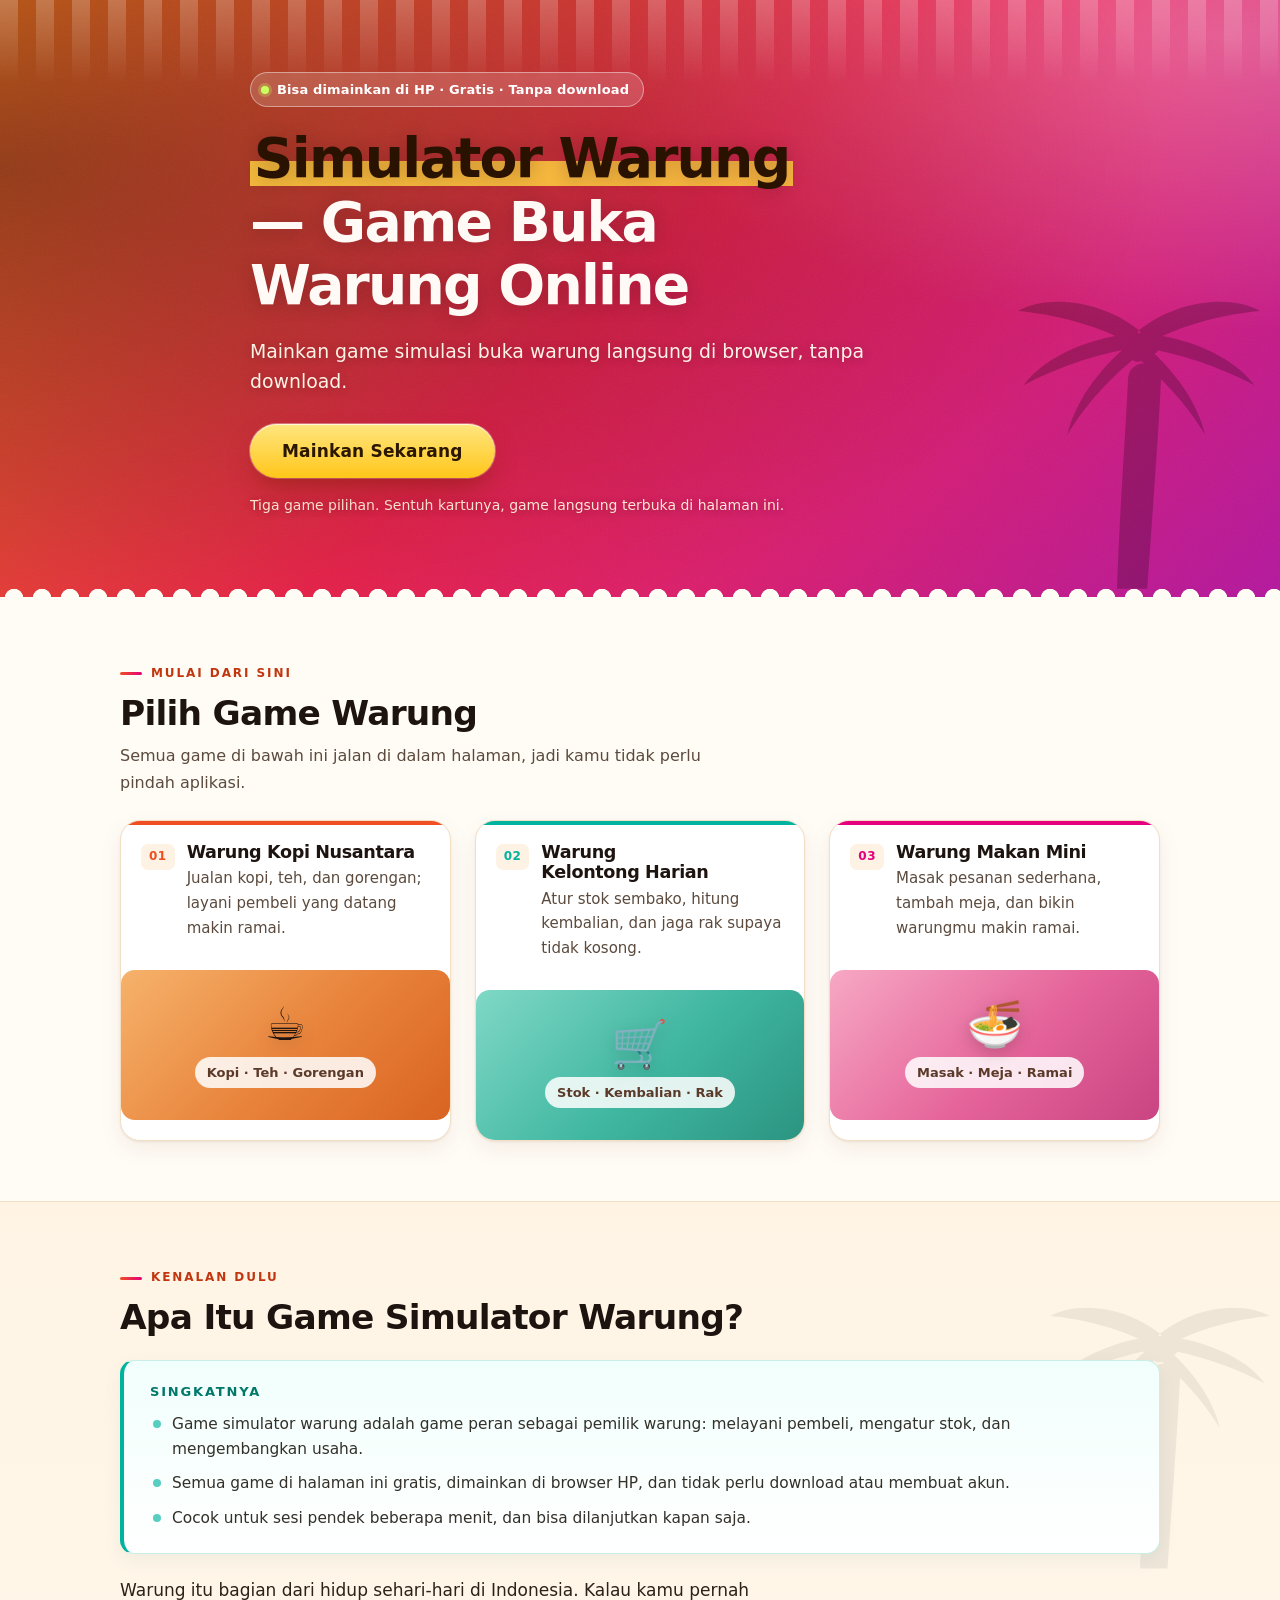
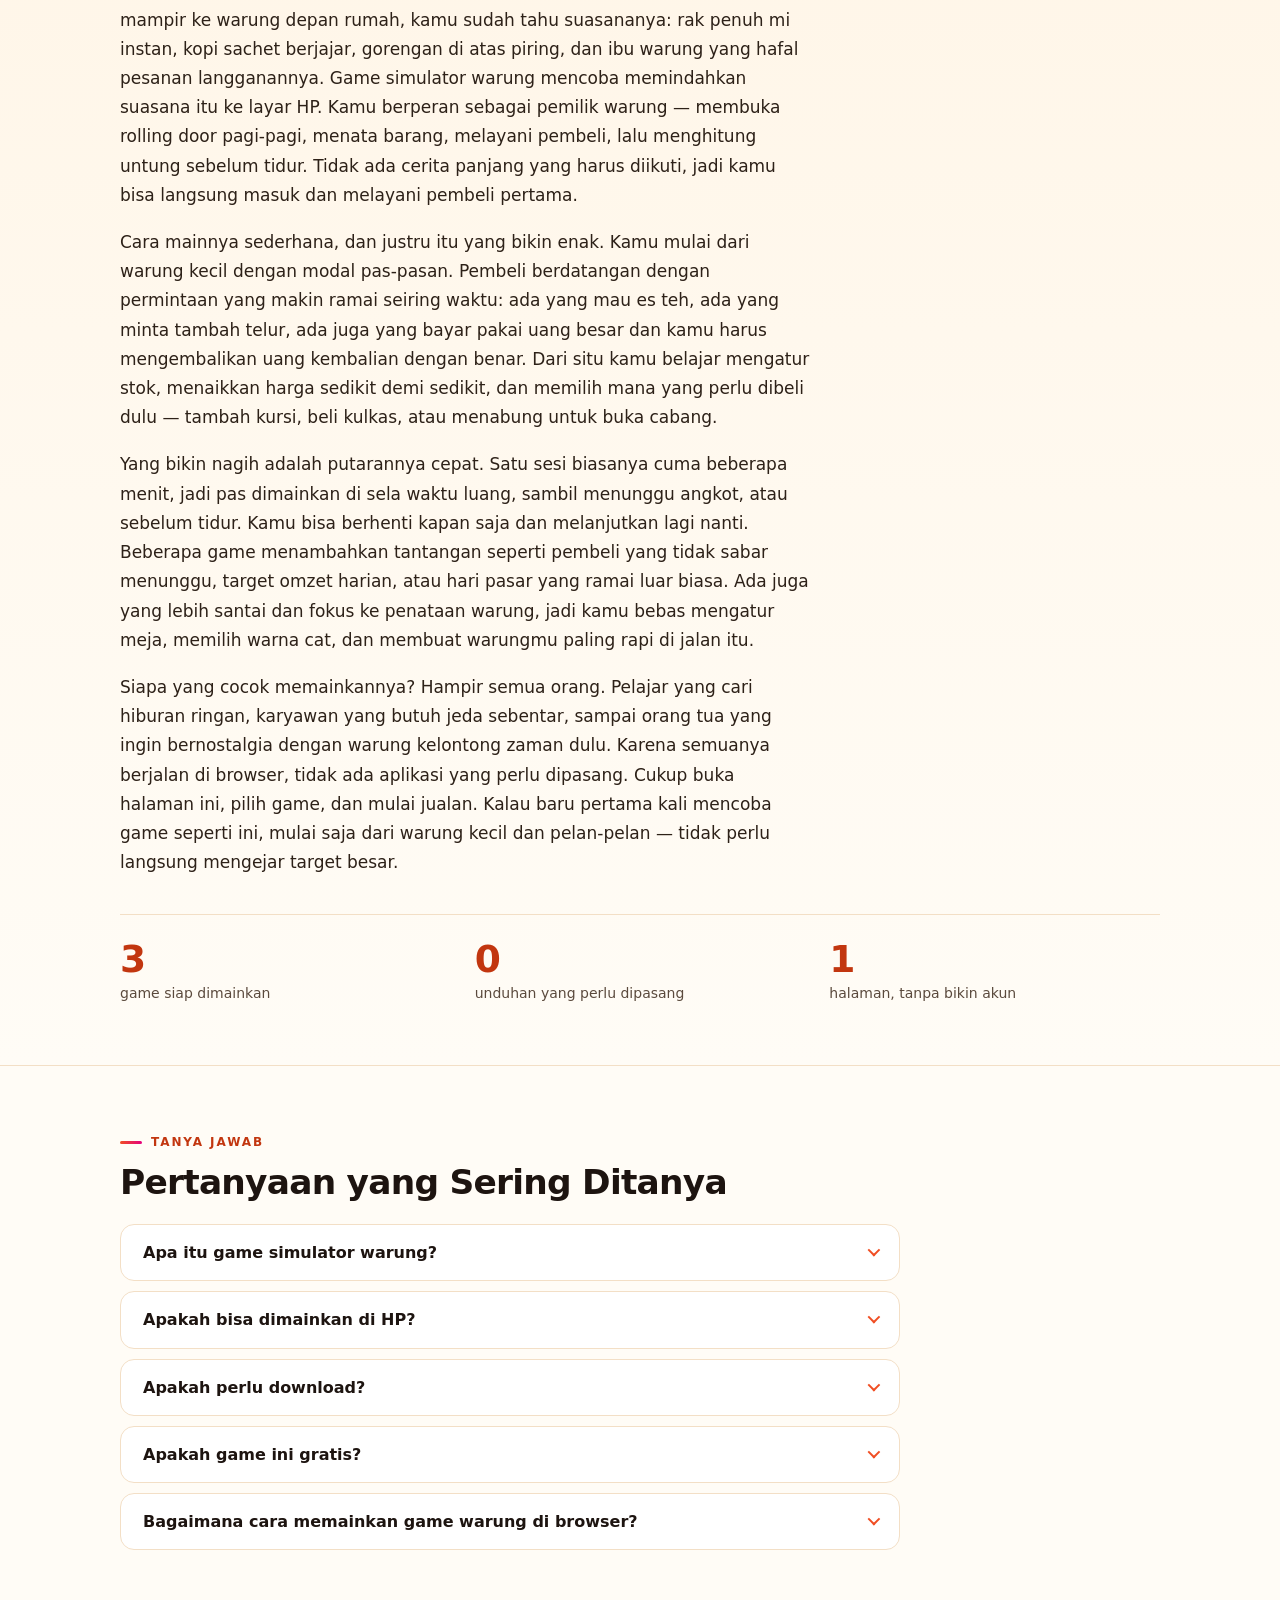
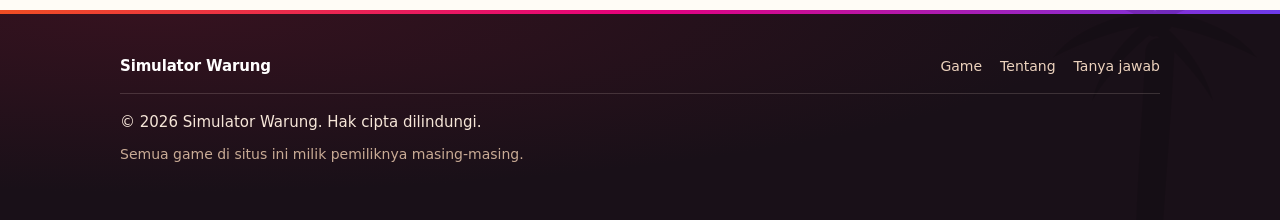
==== commit 5ca4386e: "Update index.html" ====
--- a/index.html
+++ b/index.html
@@ -207,8 +207,13 @@
               <h3 class="card__name">Warung Kopi Nusantara</h3>
               <p class="card__desc">Jualan kopi, teh, dan gorengan; layani pembeli yang datang makin ramai.</p>
             </div>
-          </div>    
-        </li>
+          </div>
+          <div class="card__thumb" aria-hidden="true">
+            <span class="card__emoji">☕</span>
+            <span class="card__thumb-tag">Kopi · Teh · Gorengan</span>
+          </div>
+        </li>
+
         <li class="card card--kelontong" onclick="openGame()" style="cursor: pointer;">
           <!-- ▼ GANTI: nama + satu kalimat penjelasan game 2 -->
           <div class="card__head">
@@ -218,7 +223,12 @@
               <p class="card__desc">Atur stok sembako, hitung kembalian, dan jaga rak supaya tidak kosong.</p>
             </div>
           </div>
-        </li>
+          <div class="card__thumb" aria-hidden="true">
+            <span class="card__emoji">🛒</span>
+            <span class="card__thumb-tag">Stok · Kembalian · Rak</span>
+          </div>
+        </li>
+
         <li class="card card--makan" onclick="openGame()" style="cursor: pointer;">
           <!-- ▼ GANTI: nama + satu kalimat penjelasan game 3 -->
           <div class="card__head">
@@ -227,6 +237,10 @@
               <h3 class="card__name">Warung Makan Mini</h3>
               <p class="card__desc">Masak pesanan sederhana, tambah meja, dan bikin warungmu makin ramai.</p>
             </div>
+          </div>
+          <div class="card__thumb" aria-hidden="true">
+            <span class="card__emoji">🍜</span>
+            <span class="card__thumb-tag">Masak · Meja · Ramai</span>
           </div>
         </li>
       </ul>
@@ -369,6 +383,24 @@
 
 <script>
   document.getElementById('tahun').textContent = new Date().getFullYear();
+  // 封面占位：在旧 iframe 预览框位置显示渐变封面，恢复卡片高度与视觉
+  if (!document.querySelector('style#thumb-style')) {
+    const css = [
+      '.card{display:flex;flex-direction:column;gap:14px;}',
+      '.card__thumb{position:relative;display:flex;flex-direction:column;align-items:center;justify-content:center;gap:10px;min-height:150px;border-radius:14px;overflow:hidden;text-align:center;}',
+      '.card__emoji{font-size:46px;line-height:1;filter:drop-shadow(0 4px 8px rgba(0,0,0,.18));}',
+      '.card__thumb-tag{display:inline-block;padding:5px 12px;border-radius:999px;background:rgba(255,255,255,.85);font-size:13px;font-weight:600;color:#5b3a29;}',
+      '.card--kopi .card__thumb{background:linear-gradient(135deg,#f6b26b 0%,#e8823a 55%,#d96422 100%);}',
+      '.card--kelontong .card__thumb{background:linear-gradient(135deg,#7fd8c6 0%,#3fb6a0 55%,#2b9481 100%);}',
+      '.card--makan .card__thumb{background:linear-gradient(135deg,#f7a8c4 0%,#e5649a 55%,#c94482 100%);}',
+      '.card:hover .card__thumb{transform:translateY(-3px);transition:transform .2s ease;}',
+      '@media(max-width:640px){.card__thumb{min-height:120px;}.card__emoji{font-size:38px;}}'
+    ].join('');
+    const st = document.createElement('style');
+    st.id = 'thumb-style';
+    st.textContent = css;
+    document.head.appendChild(st);
+  }
 </script>
 </body>
 </html>
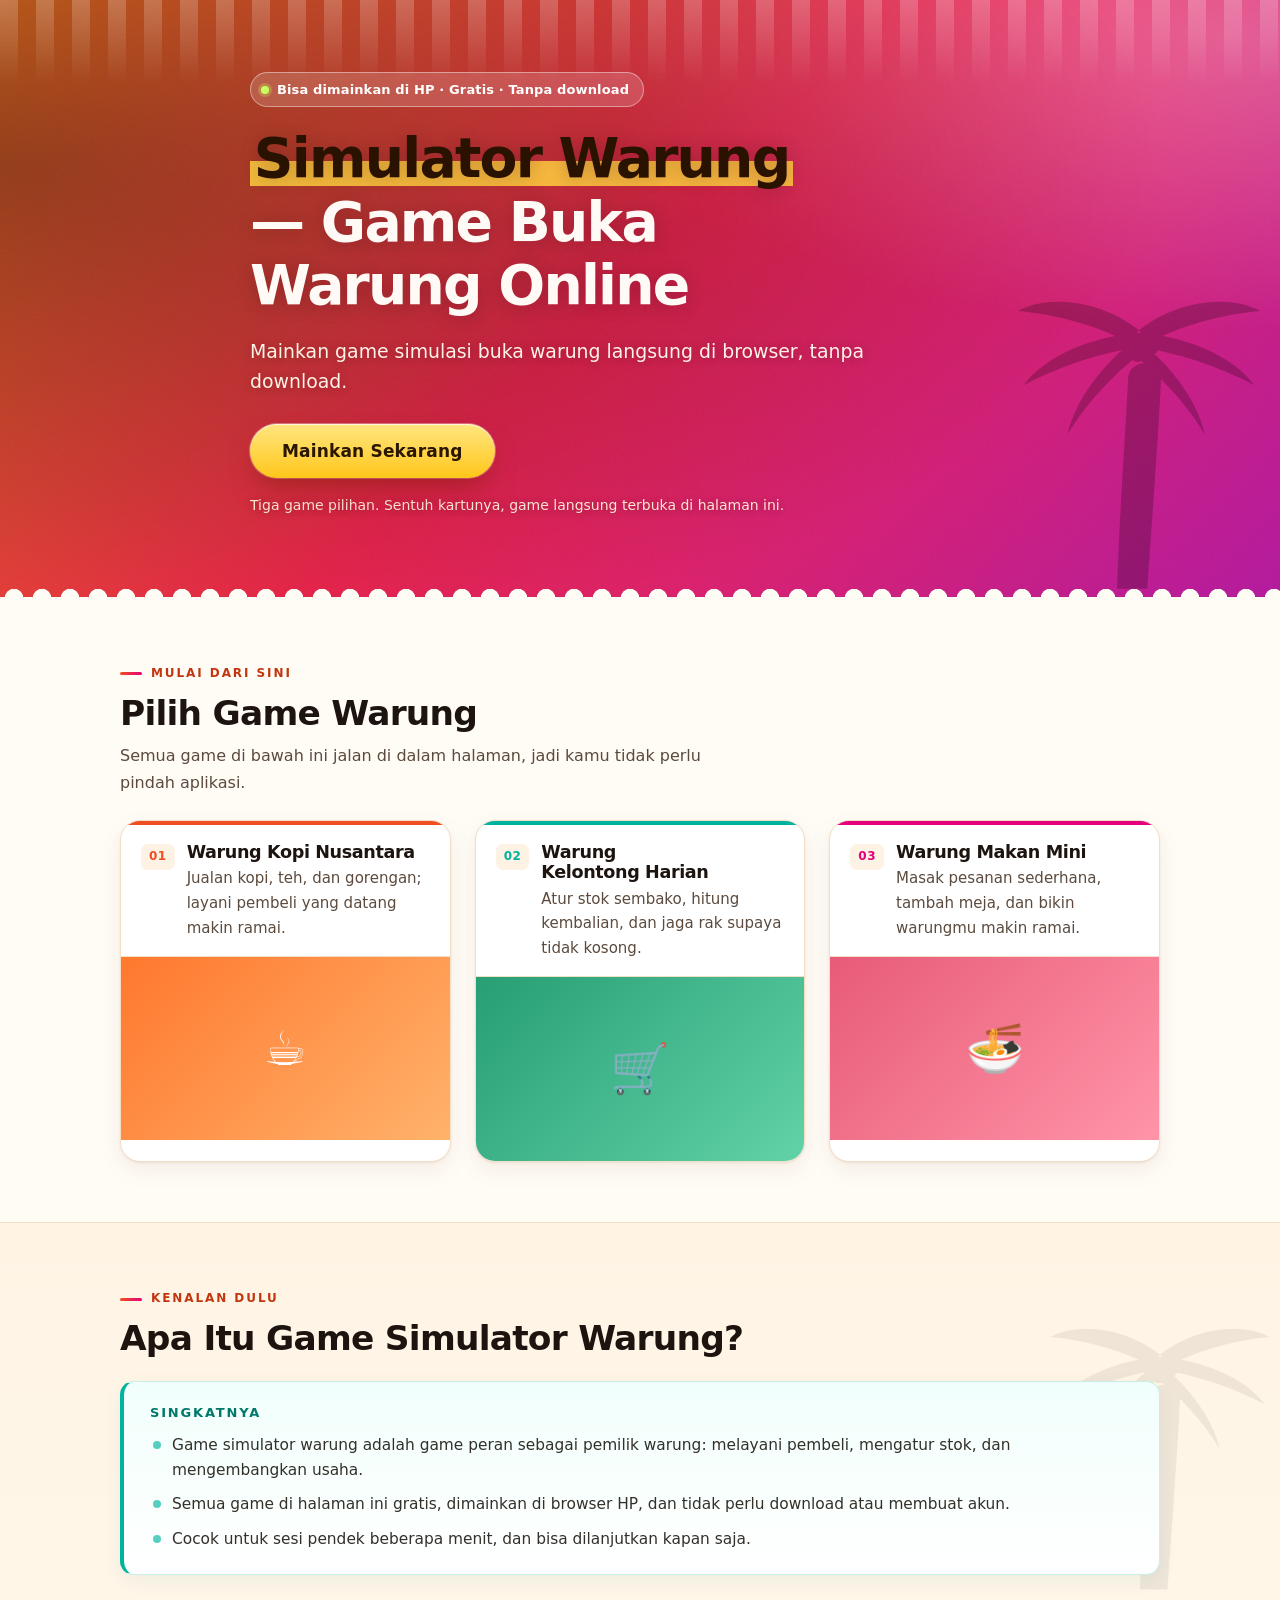
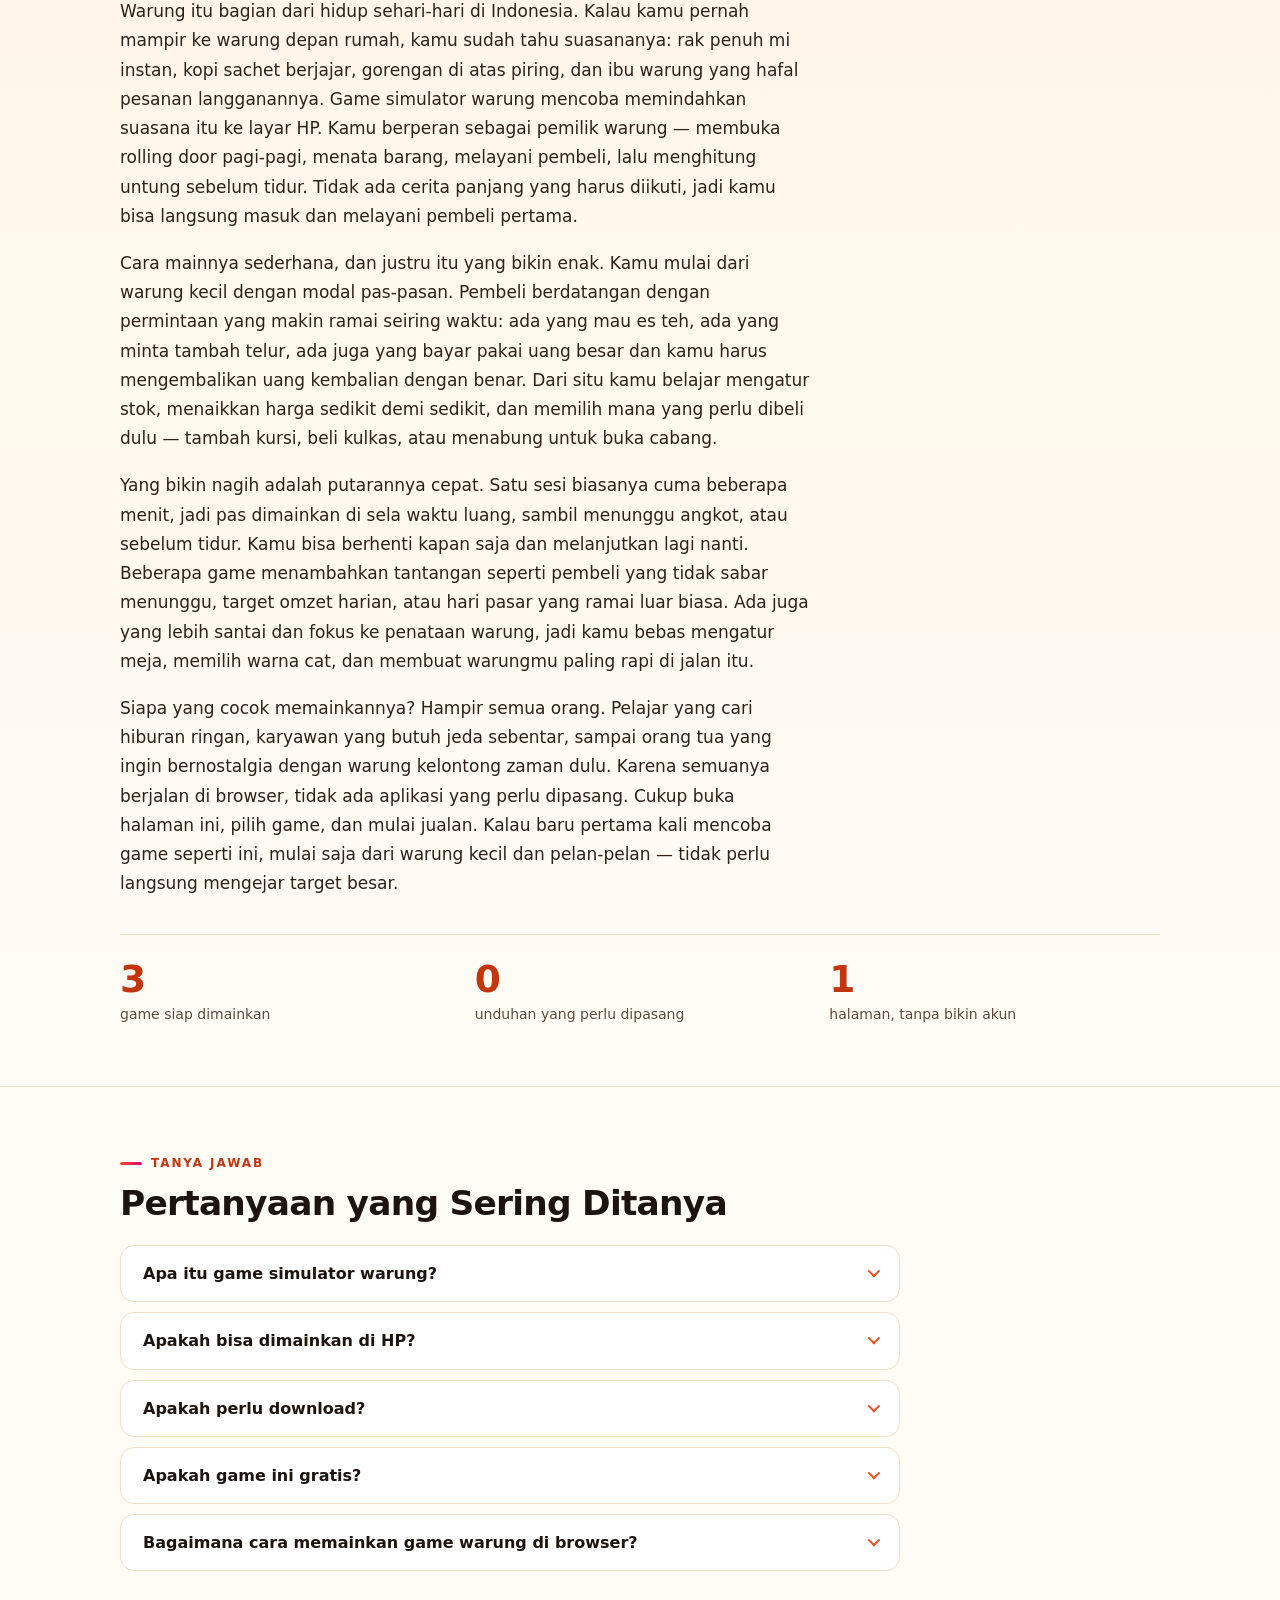
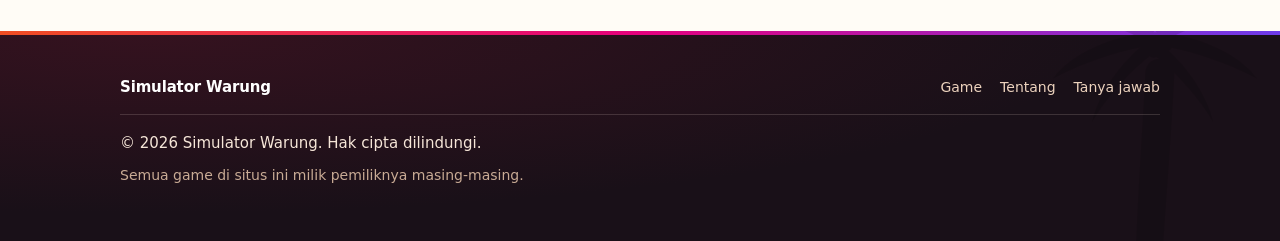
==== commit 287add37: "Update index.html" ====
--- a/index.html
+++ b/index.html
@@ -198,7 +198,7 @@
       <h2 id="judul-game" class="section__title">Pilih Game Warung</h2>
       <p class="section__lead">Semua game di bawah ini jalan di dalam halaman, jadi kamu tidak perlu pindah aplikasi.</p>
 
-      <ul class="game-grid">
+            <ul class="game-grid">
         <li class="card card--kopi" onclick="openGame()" style="cursor: pointer;">
           <!-- ▼ GANTI: nama + satu kalimat penjelasan game 1 -->
           <div class="card__head">
@@ -208,12 +208,11 @@
               <p class="card__desc">Jualan kopi, teh, dan gorengan; layani pembeli yang datang makin ramai.</p>
             </div>
           </div>
-          <div class="card__thumb" aria-hidden="true">
-            <span class="card__emoji">☕</span>
-            <span class="card__thumb-tag">Kopi · Teh · Gorengan</span>
-          </div>
-        </li>
-
+          <!-- 保留frame盒子维持卡片大小，内部放彩色占位，删除假iframe -->
+          <div class="frame" style="background:linear-gradient(135deg,#ff782e,#ffb26b);display:flex;align-items:center;justify-content:center;color:white;font-size:48px;">
+            ☕
+          </div>
+        </li>
         <li class="card card--kelontong" onclick="openGame()" style="cursor: pointer;">
           <!-- ▼ GANTI: nama + satu kalimat penjelasan game 2 -->
           <div class="card__head">
@@ -223,12 +222,10 @@
               <p class="card__desc">Atur stok sembako, hitung kembalian, dan jaga rak supaya tidak kosong.</p>
             </div>
           </div>
-          <div class="card__thumb" aria-hidden="true">
-            <span class="card__emoji">🛒</span>
-            <span class="card__thumb-tag">Stok · Kembalian · Rak</span>
-          </div>
-        </li>
-
+          <div class="frame" style="background:linear-gradient(135deg,#279e74,#62d2a8);display:flex;align-items:center;justify-content:center;color:white;font-size:48px;">
+            🛒
+          </div>
+        </li>
         <li class="card card--makan" onclick="openGame()" style="cursor: pointer;">
           <!-- ▼ GANTI: nama + satu kalimat penjelasan game 3 -->
           <div class="card__head">
@@ -238,9 +235,8 @@
               <p class="card__desc">Masak pesanan sederhana, tambah meja, dan bikin warungmu makin ramai.</p>
             </div>
           </div>
-          <div class="card__thumb" aria-hidden="true">
-            <span class="card__emoji">🍜</span>
-            <span class="card__thumb-tag">Masak · Meja · Ramai</span>
+          <div class="frame" style="background:linear-gradient(135deg,#e85b78,#ff94a8);display:flex;align-items:center;justify-content:center;color:white;font-size:48px;">
+            🍜
           </div>
         </li>
       </ul>
@@ -383,24 +379,6 @@
 
 <script>
   document.getElementById('tahun').textContent = new Date().getFullYear();
-  // 封面占位：在旧 iframe 预览框位置显示渐变封面，恢复卡片高度与视觉
-  if (!document.querySelector('style#thumb-style')) {
-    const css = [
-      '.card{display:flex;flex-direction:column;gap:14px;}',
-      '.card__thumb{position:relative;display:flex;flex-direction:column;align-items:center;justify-content:center;gap:10px;min-height:150px;border-radius:14px;overflow:hidden;text-align:center;}',
-      '.card__emoji{font-size:46px;line-height:1;filter:drop-shadow(0 4px 8px rgba(0,0,0,.18));}',
-      '.card__thumb-tag{display:inline-block;padding:5px 12px;border-radius:999px;background:rgba(255,255,255,.85);font-size:13px;font-weight:600;color:#5b3a29;}',
-      '.card--kopi .card__thumb{background:linear-gradient(135deg,#f6b26b 0%,#e8823a 55%,#d96422 100%);}',
-      '.card--kelontong .card__thumb{background:linear-gradient(135deg,#7fd8c6 0%,#3fb6a0 55%,#2b9481 100%);}',
-      '.card--makan .card__thumb{background:linear-gradient(135deg,#f7a8c4 0%,#e5649a 55%,#c94482 100%);}',
-      '.card:hover .card__thumb{transform:translateY(-3px);transition:transform .2s ease;}',
-      '@media(max-width:640px){.card__thumb{min-height:120px;}.card__emoji{font-size:38px;}}'
-    ].join('');
-    const st = document.createElement('style');
-    st.id = 'thumb-style';
-    st.textContent = css;
-    document.head.appendChild(st);
-  }
 </script>
 </body>
 </html>
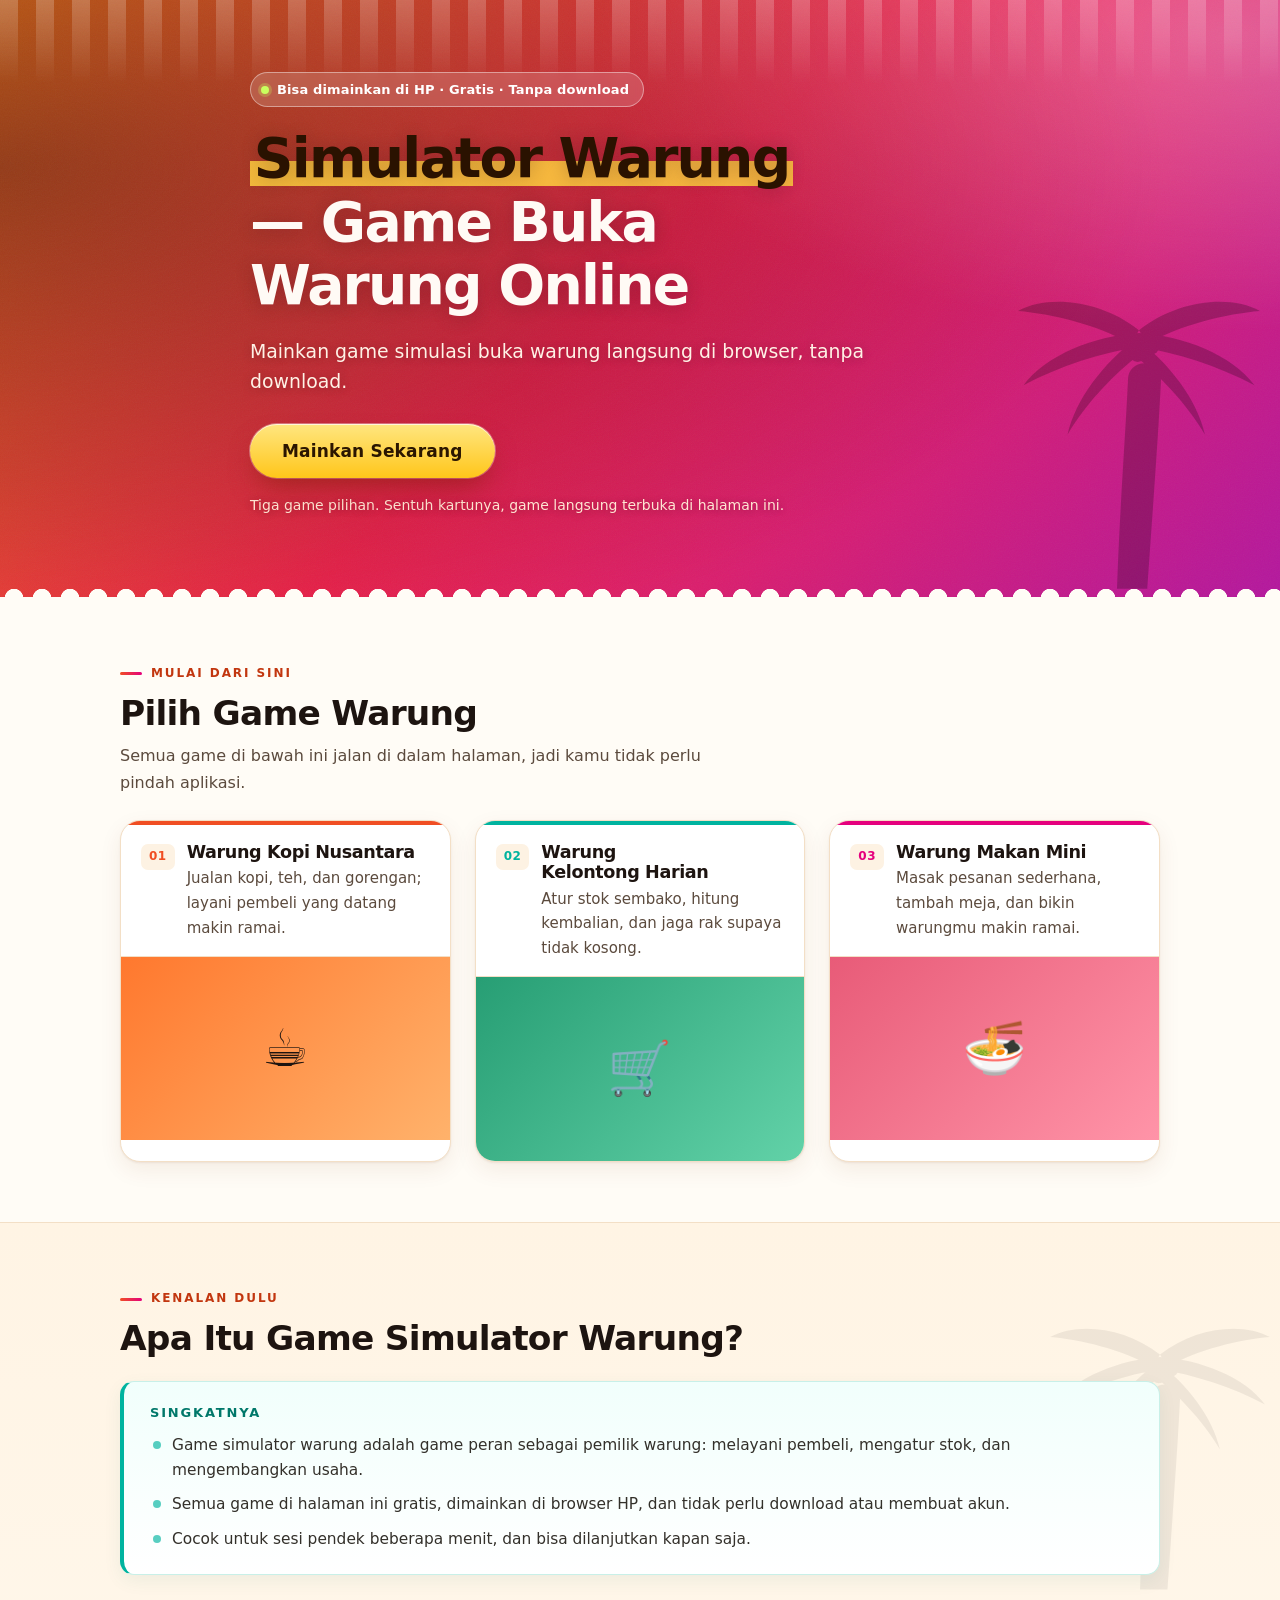
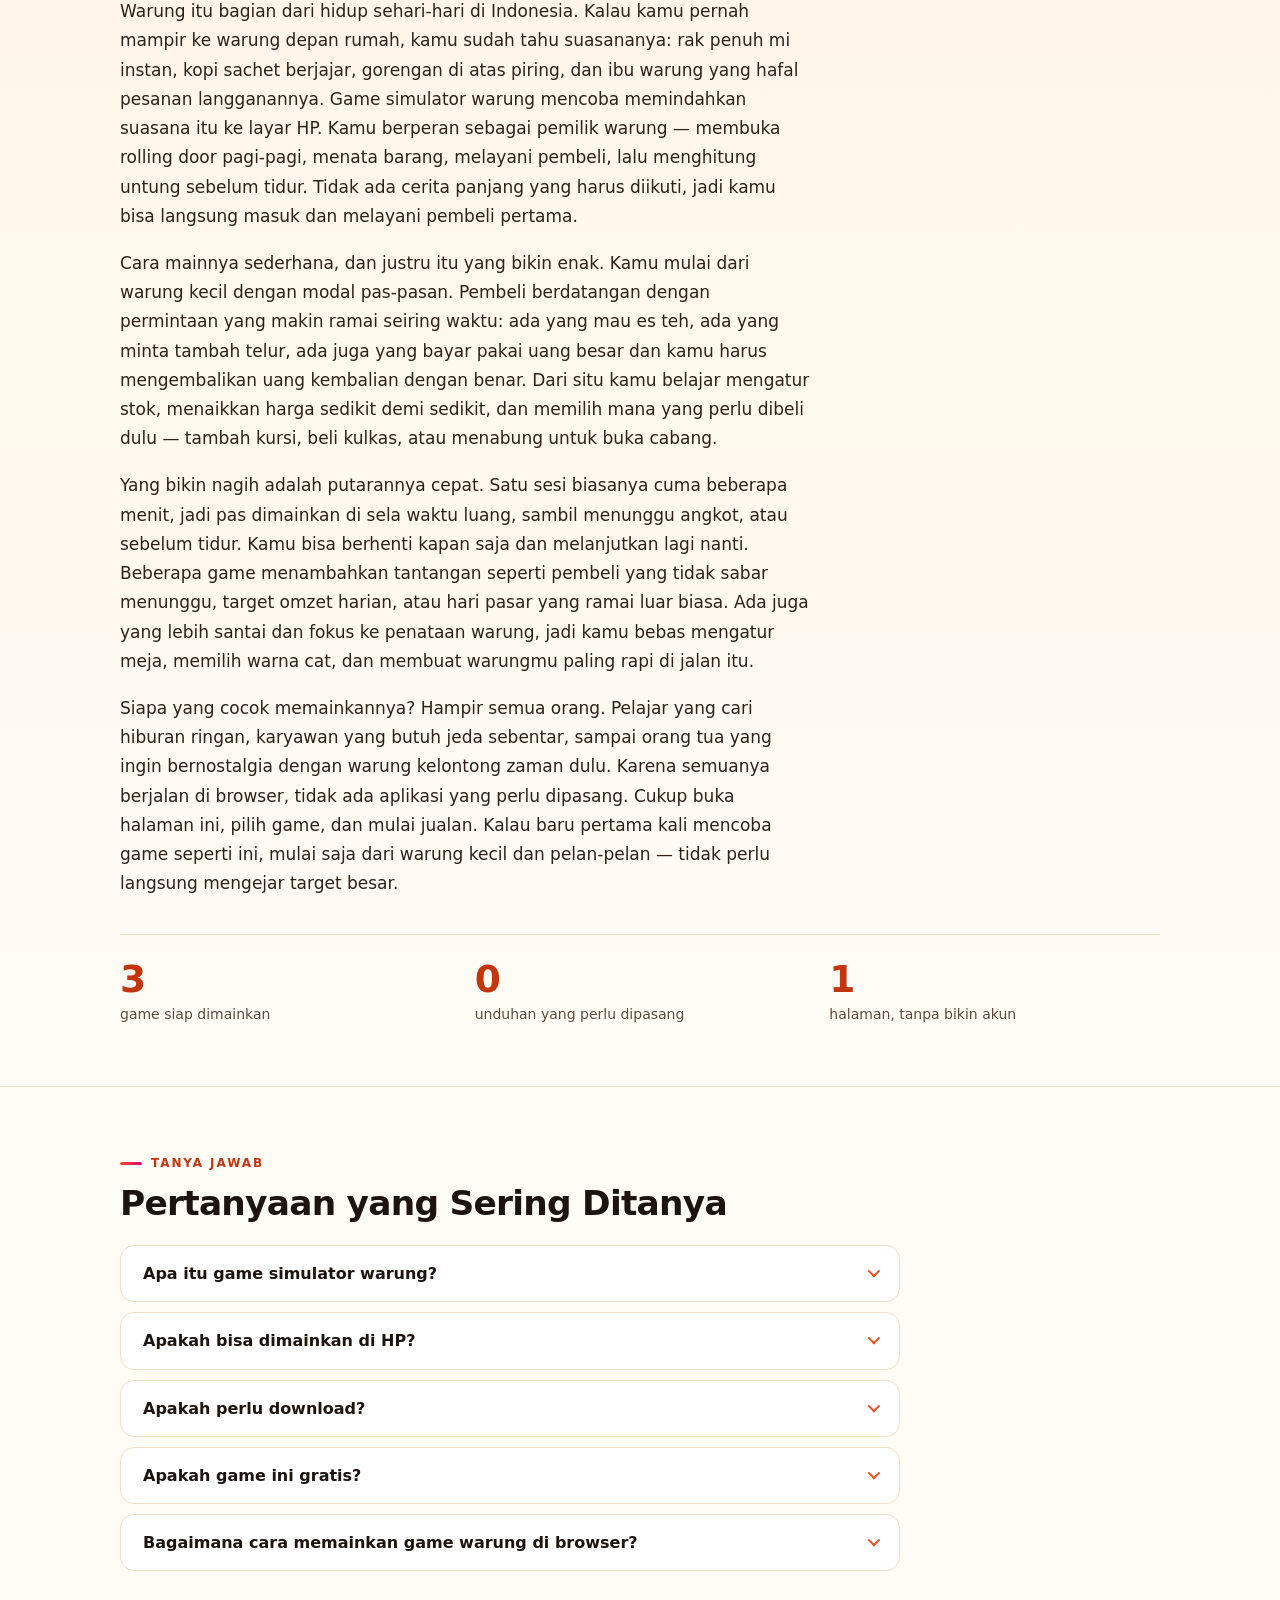
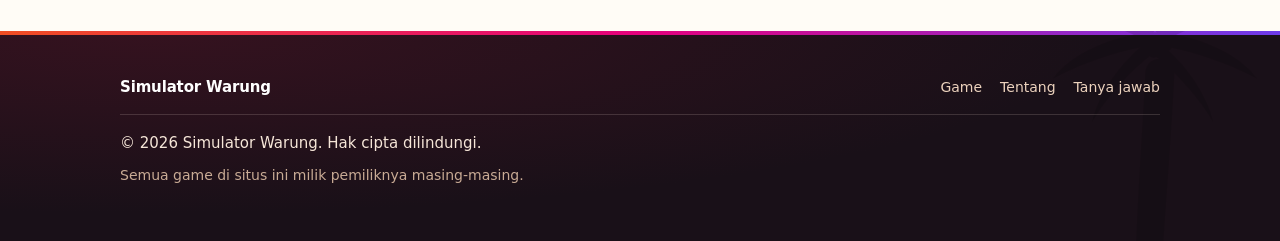
==== commit 5abceb87: "Update index.html" ====
--- a/index.html
+++ b/index.html
@@ -196,9 +196,8 @@
     <div class="wrap">
       <p class="kicker">Mulai dari sini</p>
       <h2 id="judul-game" class="section__title">Pilih Game Warung</h2>
-      <p class="section__lead">Semua game di bawah ini jalan di dalam halaman, jadi kamu tidak perlu pindah aplikasi.</p>
-
-            <ul class="game-grid">
+      <p class="section__lead">Semua game di bawah ini jalan di dalam halaman, jadi kamu tidak perlu pindah aplikasi.</p>        
+       <ul class="game-grid">
         <li class="card card--kopi" onclick="openGame()" style="cursor: pointer;">
           <!-- ▼ GANTI: nama + satu kalimat penjelasan game 1 -->
           <div class="card__head">
@@ -208,11 +207,11 @@
               <p class="card__desc">Jualan kopi, teh, dan gorengan; layani pembeli yang datang makin ramai.</p>
             </div>
           </div>
-          <!-- 保留frame盒子维持卡片大小，内部放彩色占位，删除假iframe -->
-          <div class="frame" style="background:linear-gradient(135deg,#ff782e,#ffb26b);display:flex;align-items:center;justify-content:center;color:white;font-size:48px;">
+          <div class="frame" style="background:linear-gradient(135deg,#ff782e,#ffb26b);display:flex;align-items:center;justify-content:center;font-size:52px;">
             ☕
           </div>
         </li>
+
         <li class="card card--kelontong" onclick="openGame()" style="cursor: pointer;">
           <!-- ▼ GANTI: nama + satu kalimat penjelasan game 2 -->
           <div class="card__head">
@@ -222,10 +221,11 @@
               <p class="card__desc">Atur stok sembako, hitung kembalian, dan jaga rak supaya tidak kosong.</p>
             </div>
           </div>
-          <div class="frame" style="background:linear-gradient(135deg,#279e74,#62d2a8);display:flex;align-items:center;justify-content:center;color:white;font-size:48px;">
+          <div class="frame" style="background:linear-gradient(135deg,#279e74,#62d2a8);display:flex;align-items:center;justify-content:center;font-size:52px;">
             🛒
           </div>
         </li>
+
         <li class="card card--makan" onclick="openGame()" style="cursor: pointer;">
           <!-- ▼ GANTI: nama + satu kalimat penjelasan game 3 -->
           <div class="card__head">
@@ -235,7 +235,7 @@
               <p class="card__desc">Masak pesanan sederhana, tambah meja, dan bikin warungmu makin ramai.</p>
             </div>
           </div>
-          <div class="frame" style="background:linear-gradient(135deg,#e85b78,#ff94a8);display:flex;align-items:center;justify-content:center;color:white;font-size:48px;">
+          <div class="frame" style="background:linear-gradient(135deg,#e85b78,#ff94a8);display:flex;align-items:center;justify-content:center;font-size:52px;">
             🍜
           </div>
         </li>
